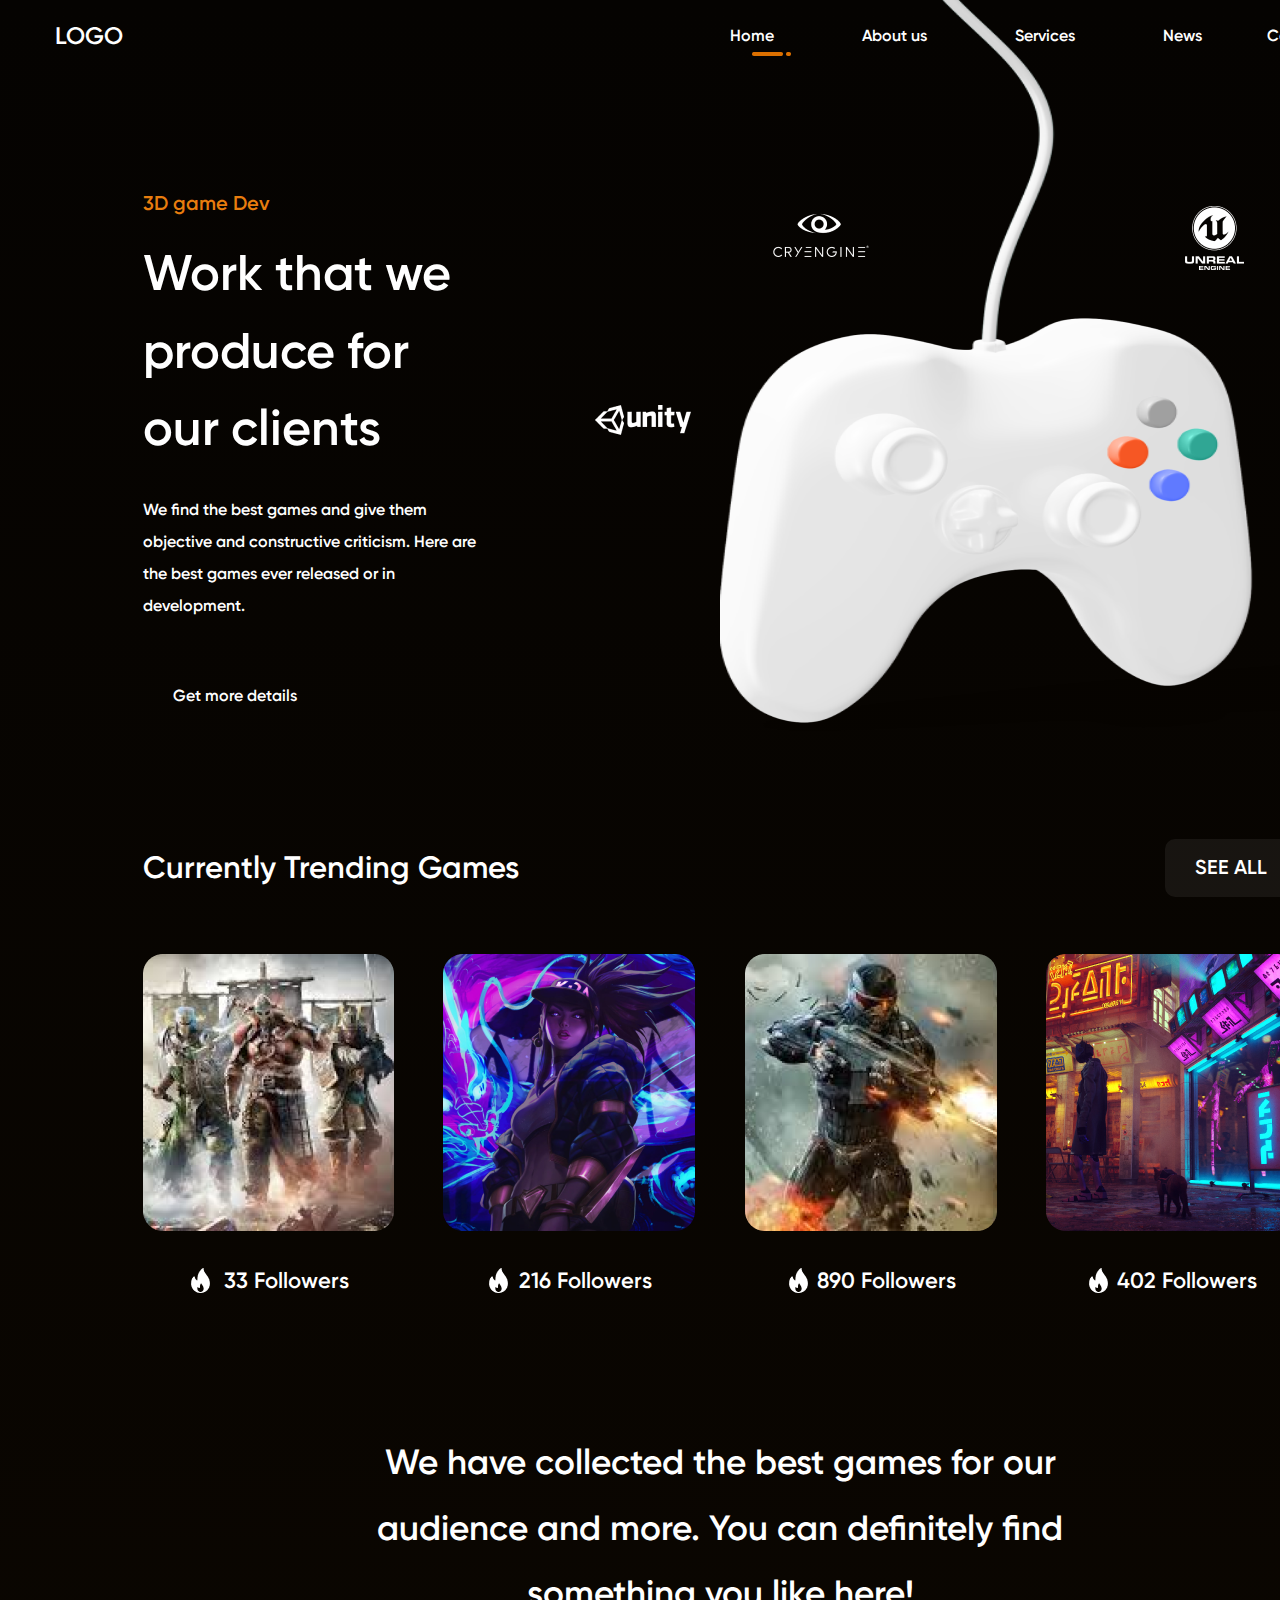
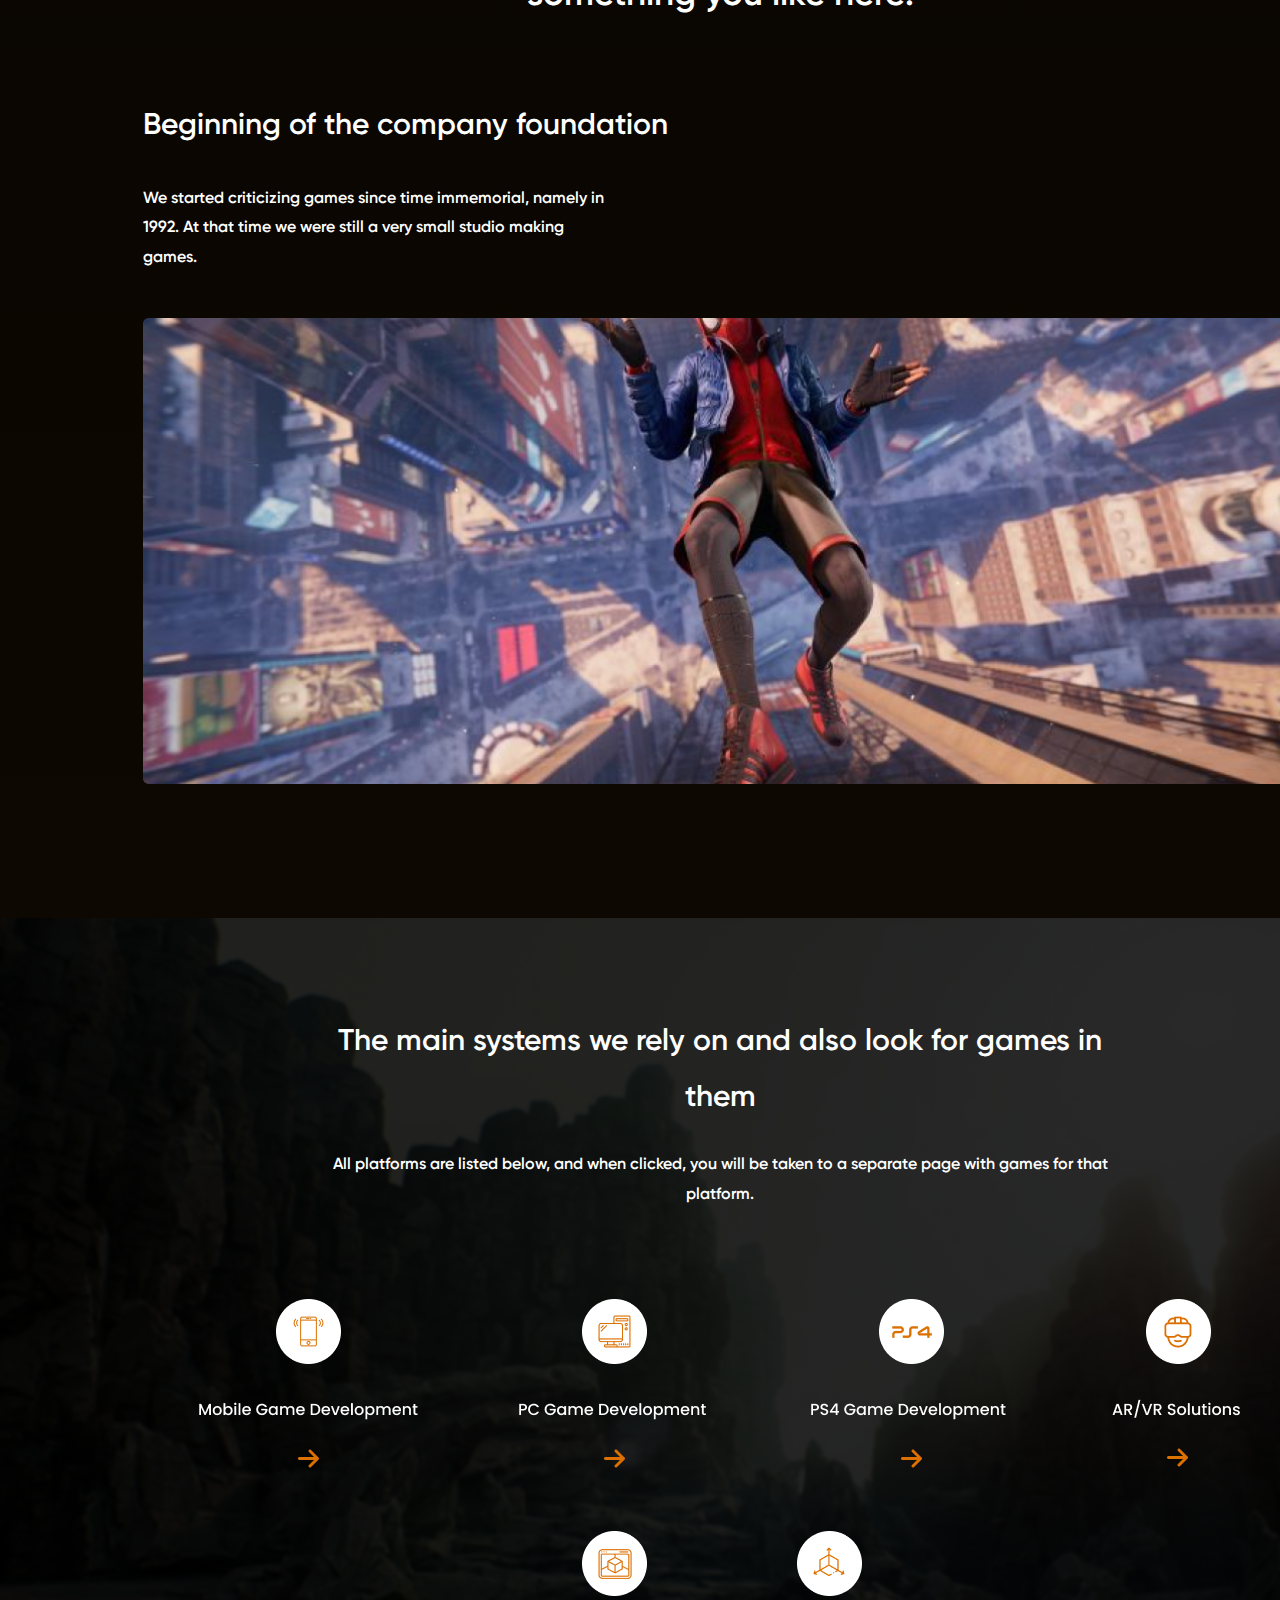
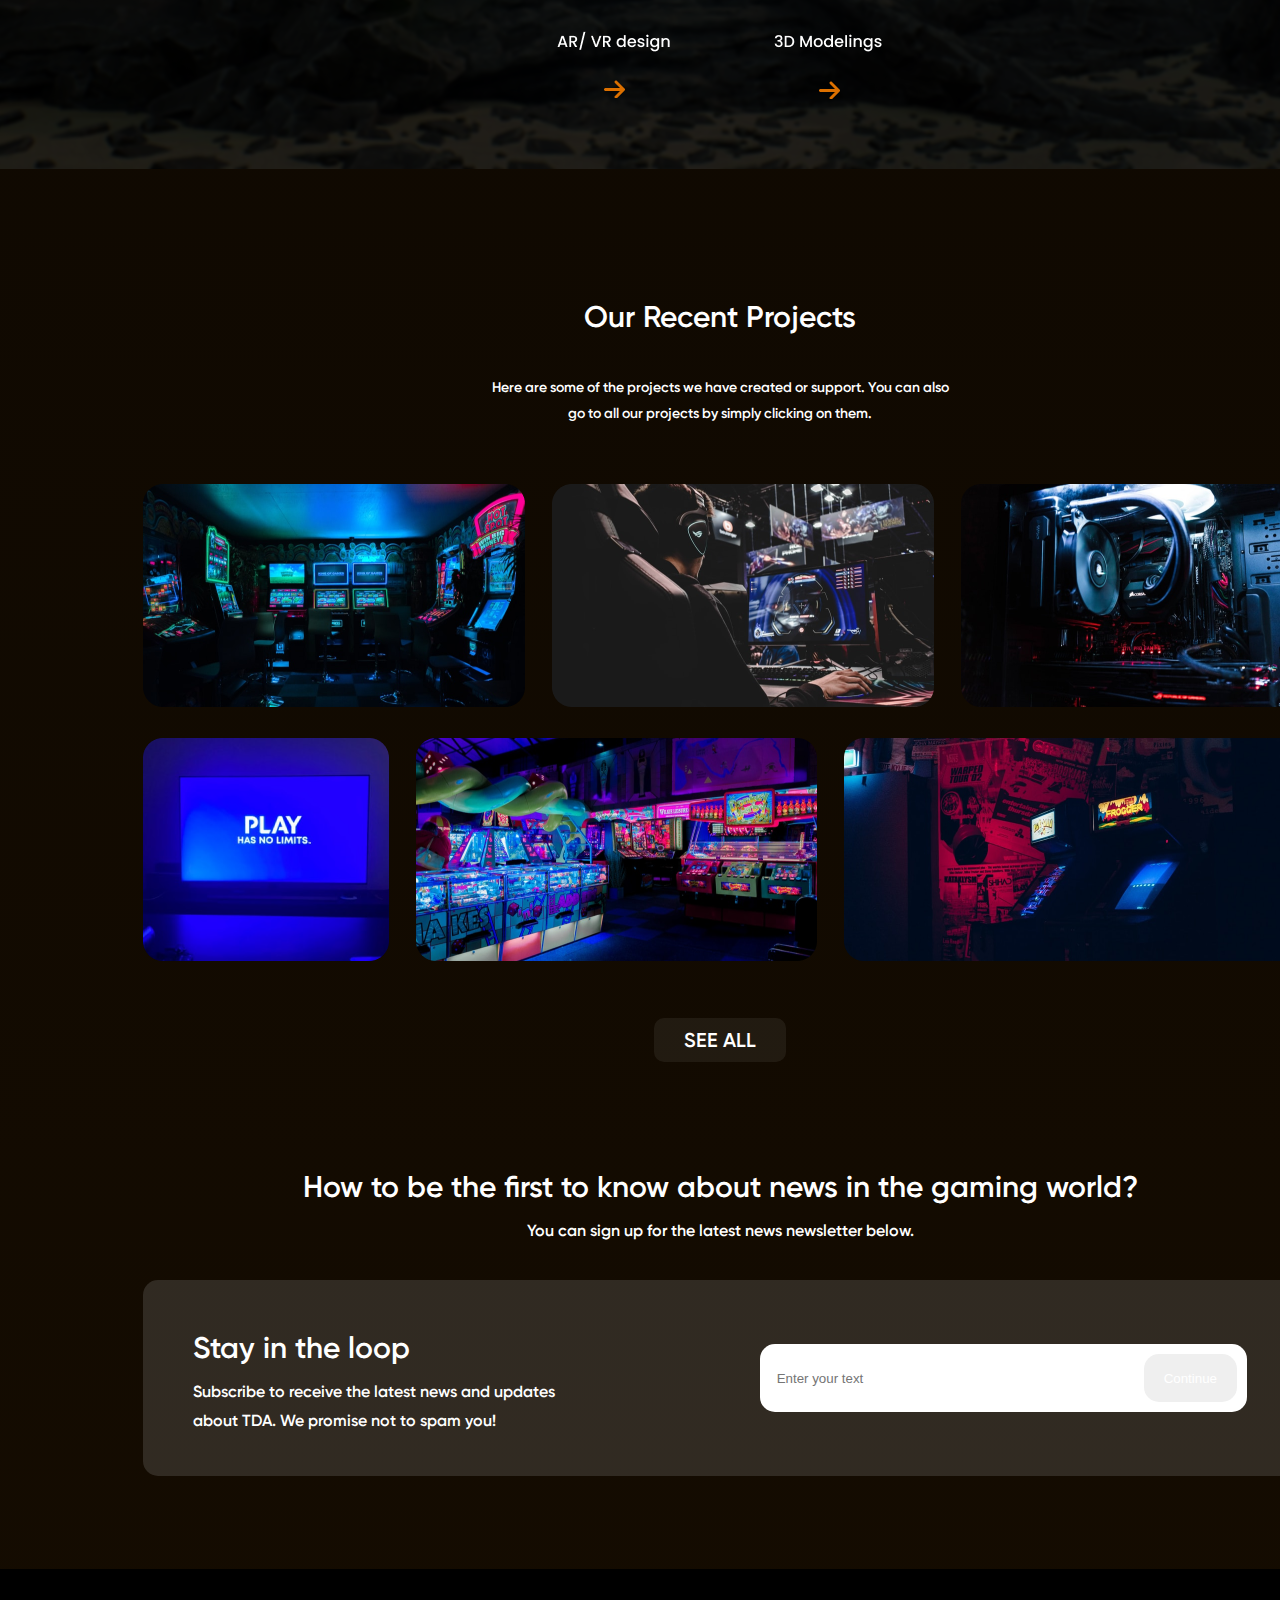
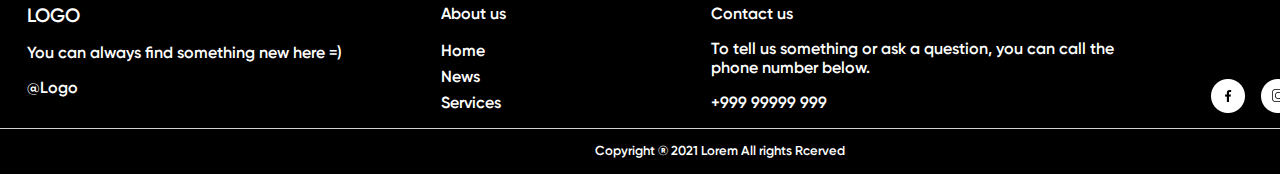
==== index.html @ 71d05801 "Update 1.0 - upload" ====
<!DOCTYPE html>
<html lang="en">
<head>
    <meta charset="UTF-8">
    <meta name="viewport" content="width=device-width, initial-scale=1.0">
    <meta name="description" content="The best website to find something new about games!">
    <title id="title">Home</title>
    <link rel="stylesheet" type="text/css" href="all_styles/all_styles.css">
    <link rel="stylesheet" type="text/css" href="all_styles/index.css">
    <script src="scripts/index_script.js"></script>
</head>
<body>
    <!--
        Сайт состоит из пяти основных страниц:
        Home, About us, Services, News, Contact us.
        Содержание всех страниц будет только на html, css и js.
    -->

    <!--
        Header с навигационной панелью, 
        которая используется на всех страницах.
    -->
    <header>
        <nav class="header_navigation">
            <a class="header_logo" href="index.html">LOGO</a>
            <ul class="header_navigation-list">
                <li>
                    <a href="./index.html">Home</a>
                    <img id="header_navigation-image" src="images/Under_line.png" alt="under_line">
                </li>
                <li><a href="./about_us.html">About us</a></li>
                <li><a href="./services.html">Services</a></li>
                <li><a href="./news.html">News</a></li>
                <a href="./contact_us.html" class="contact_us">Contact us</a>
            </ul>
        </nav>
    </header>

    <!--
        Основное тело сайта.
    -->
    <div class="main">

        <!-- Верхний блок с кнопкой -->
        <div class="main_firstblock">
            <div class="firstblock-text">
                <p class="firstblock-text_head">3D game Dev</p>
                <p class="firstblock-text_body">Work that we produce for our clients</p>
                <p class="firstblock-text_footer">We find the best games and give them objective and constructive criticism. Here are the best games ever released or in development.</p>
                <a class="firstblock-button" href="./index.html">Get more details</a>
            </div>
            <div>
                <img src="./images/main/joy_stick.png" alt="joy_stick" class="firstblock-image_one">
                <img src="./images/main/cry.png" alt="cry" class="firstblock-image_two">
                <img src="./images/main/unity.png" alt="unity" class="firstblock-image_three">
                <img src="./images/main/unreal.png" alt="unreal" class="firstblock-image_four">
            </div>
        </div>

        <!-- Блок с текстом и кнопкой -->
        <div class="main_secondblock">
            <p>Currently Trending Games</p>
            <a class="secondblock-button" href="./index.html">SEE ALL</a>
        </div>
        <!-- Блок с картинками трендовых игр и подписи к ним -->
        <div class="main_thirdblock">
            <div class="thirdblock-box">
                <img src="./images/main/trand game (1).png" alt="trand game">
                <div class="thirdblock-box_text">
                    <img src="./images/main/fire.png" alt="fire">
                    <p>33 Followers</p>
                </div>
            </div>
            <div class="thirdblock-box">
                <img src="./images/main/trand game (2).png" alt="trand game">
                <div class="thirdblock-box_text">
                    <img src="./images/main/fire.png" alt="fire">
                    <p>216 Followers</p>
                </div>
            </div>
            <div class="thirdblock-box">
                <img src="./images/main/trand game (3).png" alt="trand game">
                <div class="thirdblock-box_text">
                    <img src="./images/main/fire.png" alt="fire">
                    <p>890 Followers</p>
                </div>
            </div>
            <div class="thirdblock-box">
                <img src="./images/main/trand game (4).png" alt="trand game">
                <div class="thirdblock-box_text">
                    <img src="./images/main/fire.png" alt="fire">
                    <p>402 Followers</p>
                </div>
            </div>
        </div>

        <!-- Блок с текстом и картинкой на всю ширину -->
        <div class="main_fourblock">
            <p class="fourblock-text">We have collected the best games for our audience and more. You can definitely find something you like here!</p>
            <div class="fourblock-content">
                <div class="fourblock-content_text">
                    <p class="fourblock-text1">Beginning of the company foundation</p>
                    <p class="fourblock-text2">We started criticizing games since time immemorial, namely in 1992. At that time we were still a very small studio making games.</p>
                </div>
                <div class="fourblock-content_image">
                    <img src="./images/main/points.png" alt="points">
                </div>
            </div>
            <img class="fourblock-image" src="./images/main/spideman.png" alt="spiderman">
        </div>

        <!-- Блок задним фоном и ссылками на разные платформы -->
        <div class="main_fiveblock">
            <p class="fiveblock-head">The main systems we rely on and also look for games in them</p>
            <p class="fiveblock-text">All platforms are listed below, and when clicked, you will be taken to a separate page with games for that platform.</p>
            <img src="./images/main/platforms.png" alt="platforms">
        </div>

        <!-- Блок с текстом, картинками и кнопкой -->
        <div class="main_sixblock">
            <p class="sixblock-head">Our Recent Projects</p>
            <p class="sixblock-text">Here are some of the projects we have created or support. You can also go to all our projects by simply clicking on them.</p>
            <div class="sixblock-images">
                <div class="sixblock-images_one">
                    <img src="./images/main/photo (1).png" alt="photo">
                    <img src="./images/main/photo (2).png" alt="photo">
                    <img src="./images/main/photo (3).png" alt="photo">
                </div>
                <div class="sixblock-images_two">
                    <img src="./images/main/photo (5).png" alt="photo">
                    <img src="./images/main/photo (4).png" alt="photo">
                    <img src="./images/main/photo (6).png" alt="photo">
                </div>
            </div>
            <div class="sixblock-button"><a href="./index.html">SEE ALL</a></div>
        </div>

        <!-- Универсальный блок с рассылкой -->
        <div class="main_universalblock">
            <p class="universalblock-head">How to be the first to know about news in the gaming world?</p>
            <p class="universalblock-text">You can sign up for the latest news newsletter below.</p>
            <div class="universalblock-mailing">
                <div class="universalblock-mailing_content">
                    <p class="universalblock-mailing_head">Stay in the loop</p>
                    <p class="universalblock-mailing_text">Subscribe to receive the latest news and updates about TDA. We promise not to spam you!</p>
                </div>
                <div class="universalblock-mailing_input">
                    <input class="universalblock-mailing_inputbtn" type="text" title="Enter your text" placeholder="Enter your text">
                    <input class="universalblock-mailing_submit" type="submit" value="Continue">
                </div>
            </div>
        </div>
    </div>



    <!--
        Footer с различным содержанием,
        начиная от ссылок на другие страницы
        и заканчивая ссылками на соц-сети и контактный телефон. 
        Используется также на всех страницах.
    -->
    <footer>
        <div class="footer_main">
            <div class="footer_main-logo">
                <a href="./index.html">LOGO</a>
                <p>You can always find something new here =) </p>
                <p>@Logo</p>
            </div>
            <div class="footer_main-links">
                <a href="./about_us.html" style="font-weight: bold;">About us</a>
                <div class="footer_main-links--block">
                    <p><a href="./index.html">Home</a></p>
                    <p><a href="./news.html">News</a></p>
                    <p><a href="./services.html">Services</a></p>
                </div>
            </div>
            <div class="footer_main-info">
                <a href="./contact_us.html" style="font-weight: bold;">Contact us</a>
                <p>To tell us something or ask a question, you can call the phone number below.</p>
                <p>+999 99999 999</p>
            </div>
            <div class="footer_main-soc_links">
                <img src="images/soc_links.png" alt="soc_links">
            </div>
        </div>
        <div class="footer_copyright">
            <p>Copyright ® 2021 Lorem All rights Rcerved</p>
        </div>
    </footer>
</body>
</html>
---- all_styles/all_styles.css ----
@font-face {
    font-family: 'Gilroy';
    src: url(../fonts/Gilroy\ SemiBold-normal-600-100.otf);
}
html {
    background: linear-gradient(#050301 , #150C01);
    
}
body {
    width: 1440px;
    background: linear-gradient(#050301 , #150C01);
    color: white;
    font-family: sans-serif, Times, serif;
    margin: 0 auto;
    font-family: 'Gilroy';
}
/* 
Анимация перехода к начальному состоянию
*/
h1, h2, p {
    transition: all 1.0s ease;
}
h1:hover, h2:hover, p:hover {
    transition: all 0.5s;
    color: rgb(255, 189, 67);
}

/* 
Анимация смены цвета кнопок
*/
@keyframes button_color_anim {
    0% {
        background-color: rgb(226, 147, 0);
    }
    25% {
        background-color: #e27500;
    }
    50% {
        background-color: rgb(226, 147, 0);
    }
    75% {
        background-color: #e27500;
    }
    100% {
        background-color: rgb(226, 147, 0);
    }
}

/*
Основные стили для header-a
*/
.header_navigation {
    display: flex;
    justify-content: space-between;
    text-align: center;
}
.header_navigation a {
    color: white;
    text-decoration: none;
    display: block;
    align-self: center;
    white-space: nowrap; /* Текст не складывается в гармошку */
}
.header_navigation ul {
    display: flex;
    text-decoration: none;
    list-style: none;
}
.header_navigation ul li {
    margin: 0 0 0 88px;
    line-height: 12px;
    align-self: center;
}
.header_logo {
    margin: 13px 55px;
    font-size: x-large;
    font-weight: 900;
}
#header_navigation-image {
    position: absolute;
    margin-top: 10px;
}
.contact_us {
    animation: button_color_anim 4s infinite;
    padding: 10px 28px;
    margin: 0 63px 0 37px;
    border-radius: 10px;
}

/*
Основные стили для main-a
*/
.main {
    margin-left: 143px;
    margin-right: 143px;
    margin-bottom: 163px;
}

/*
Стили для универсального блока
*/
.main_universalblock {
    margin-top: 100px;
}
.universalblock-head {
    line-height: 187.5%;
    font-weight: bold;
    font-size: 30px;
    text-align: center;
    margin-bottom: 0px;
}
.universalblock-text {
    text-align: center;
    margin: 0 auto 35px auto;
    line-height: 187.5%;
    font-size: 16px;
    width: 450px;
}
.universalblock-mailing {
    z-index: -2;
    background-color: #89898940;
    border-radius: 15px;
    display: flex;
    padding: 40px 50px;
    margin-bottom: -70px;
}
.universalblock-mailing_content {
    width: 40%;
    margin-right: 20px;
}
.universalblock-mailing_head {
    line-height: 187.5%;
    font-size: 30px;
    margin: 0;
}
.universalblock-mailing_text {
    line-height: 187.5%;
    margin: 0;
}
.universalblock-mailing_input {
    margin: auto auto auto 140px;
    display: flex;
    background-color: white;
    border-radius: 15px;
    height: 48px;
    padding: 10px;
}
.universalblock-mailing_submit {
    color: white;
    padding: 0 20px;
    border: 0;
    border-radius: 15px;
    margin-left: 10px;
    animation: button_color_anim 4s infinite;
}
.universalblock-mailing_inputbtn {
    border: 0;
    background-color: #00000000;
    width: 350px;
    height: 45px;
    border-radius: 15px;
    margin: auto 5px;
}

/*
Основные стили для footer-a
*/
footer {
    background-color: black;
}
.footer_main {
    padding-top: 35px;
    display: flex;
    justify-content: space-around;
}
.footer_main-logo {
    width: 25%;
}
.footer_main-links, .footer_main-soc_links {
    width: 15%;
}
.footer_main-info {
    width: 30%;
}
.footer_main-logo a{
    color: white;
    text-decoration: none;
    font-size: larger;
    font-weight: 900;
}
.footer_main-links a{
    text-decoration: none;
    color: white;
}
.footer_main-links--block {
    margin-top: 23px;
    line-height: 10px;
}
.footer_main-info a{
    color: white;
    text-decoration: none;
}
.footer_main-soc_links img {
    position: relative;
    bottom: -65px;
}
.footer_copyright {
    border-top: 1px solid #D2D2D2;
    text-align: center;
    font-size: small;
}
.footer_copyright p {
    margin: 0;
    padding: 10px;
    line-height: 187.5%;
}
---- all_styles/index.css ----
/*
Первый блок с кнопкой (левая панель)
*/
.main_firstblock {
    display: flex;
    margin-top: 100px;
    margin-bottom: -100px;
}
.firstblock-text {
    width: 40%;
}
.firstblock-text_head {
    font-size: 20px;
    font-weight: bold;
    color: #E87D0E;
}
.firstblock-text_body {
    font-weight: bold;
    font-size: 50px;
    line-height: 155.2%;
    margin-top: 17px;
    margin-bottom: 26px;
}
.firstblock-text_footer {
    font-size: 16px;
    margin-bottom: 50px;
    line-height: 200%;
}
.firstblock-button {
    text-decoration: none;
    color: white;
    border-radius: 50px;
    padding: 15px 30px;
    line-height: 48px;
    animation: button_color_anim 4s infinite;
}


/*
Первый блок с кнопкой (правая панель)
*/
.firstblock-image_one {
    position: relative;
    width: 806px;
    height: 761px;
    top: -200px;
    right: -230px;
    pointer-events: none;
}
.firstblock-image_two {
    position: relative;
    bottom: 750px;
    left: 280px;
    pointer-events: none;
}
.firstblock-image_three {
    position: relative;
    bottom: 600px;
    pointer-events: none;
}
.firstblock-image_four {
    position: relative;
    bottom: 765px;
    left: 490px;
    pointer-events: none;
}

/*
Второй блок с текстом и кнопкой
*/
.main_secondblock {
    display: flex;
    justify-content: space-between;
    margin-top: -200px;
}
.main_secondblock p {
    font-weight: bold;
    font-size: 31px;
    line-height: 187.5%;
    margin: 0px;
}
.secondblock-button {
    color: white;
    text-decoration: none;
    background-color: #ffffff11;
    border-radius: 10px;
    padding: 10px 30px;
    font-size: 20px;
    line-height: 187.5%;
}

/* 
Третий блок с картинками и текстом под ним 
*/
.main_thirdblock {
    display: flex;
    justify-content: space-between;
    margin-top: 57px;
}
.main_thirdblock>img {
    width: 251px;
    height: 277px;
}
.thirdblock-box_text {
    display: flex;
    justify-content: space-evenly;
    margin-top: 25px;
}
.thirdblock-box_text p {
    line-height: 187.5%;
    font-size: 22px;
    margin: 0px;
    margin-left: -35px;
}
.thirdblock-box_text>img {
    padding: 0px;
    margin: auto 0px;
    width: 25px;
    height: 25px;
    line-height: 187.5%;
}

/*
Четвертый блок с текстом и картинкой
*/
.main_fourblock {
    margin-top: 129px;
}
.fourblock-text {
    text-align: center;
    font-size: 35px;
    line-height: 187.5%;
    width: 826px;
    margin: 0 auto 40px auto;
    font-weight: Bold;
}
.fourblock-content {
    display: flex;
}
.fourblock-content_text {
    width: 40%;
}
.fourblock-text1 {
    font-weight: Bold;
    font-size: 30px;
    line-height: 187.5%;
    width: max-content;
}
.fourblock-text2 {
    font-size: 16px;
    line-height: 187.5%;
}
.fourblock-content_image>img {
    position: relative;
    bottom: -180px;
    left: 280px;
    z-index: -1;
}
.fourblock-image {
    margin-top: 30px;
    border-radius: 5px;
    width: 100%;
}

/*
Пятый блок задним фоном и ссылками на разные платформы
*/
.main_fiveblock {
    margin-top: 130px;
    background-image: url("../images/main/background.png");
    width: 1440px;
    height: 850px;
    margin-left: -143px;
    padding-top: 1px;
}
.fiveblock-head, .fiveblock-text {
    text-align: center;
    width: 826px;
    line-height: 187.5%;
}
.fiveblock-head {
    font-size: 30px;
    font-weight: Bold;
    margin: 93px auto 25px auto;
}
.fiveblock-text {
    font-size: 16px;
    margin: 0 auto;
}
.main_fiveblock>img {
    display: block;
    margin: 90px auto;
    pointer-events: none;
}

/*
Шестой блок с текстом, картинками и кнопкой
*/
.main_sixblock {
    margin-top: 120px;
}
.sixblock-head {
    text-align: center;
    font-size: 30px;
    font-weight: bold;
    line-height: 187.5%;
}
.sixblock-text {
    width: 467px;
    text-align: center;
    font-size: 14px;
    line-height: 187.5%;
    margin: 0 auto 57px auto;
}
.sixblock-images_one, .sixblock-images_two {
    display: flex;
}
.sixblock-images_one>img, .sixblock-images_two>img {
    margin: 0 27px 31px 0;
}
.sixblock-button {
    margin-top: 30px;
    text-align: center;
}
.sixblock-button>a {
    margin: 0;
    color: white;
    text-decoration: none;
    background-color: #ffffff11;
    border-radius: 10px;
    padding: 10px 30px;
    font-size: 20px;
    line-height: 187.5%;
}
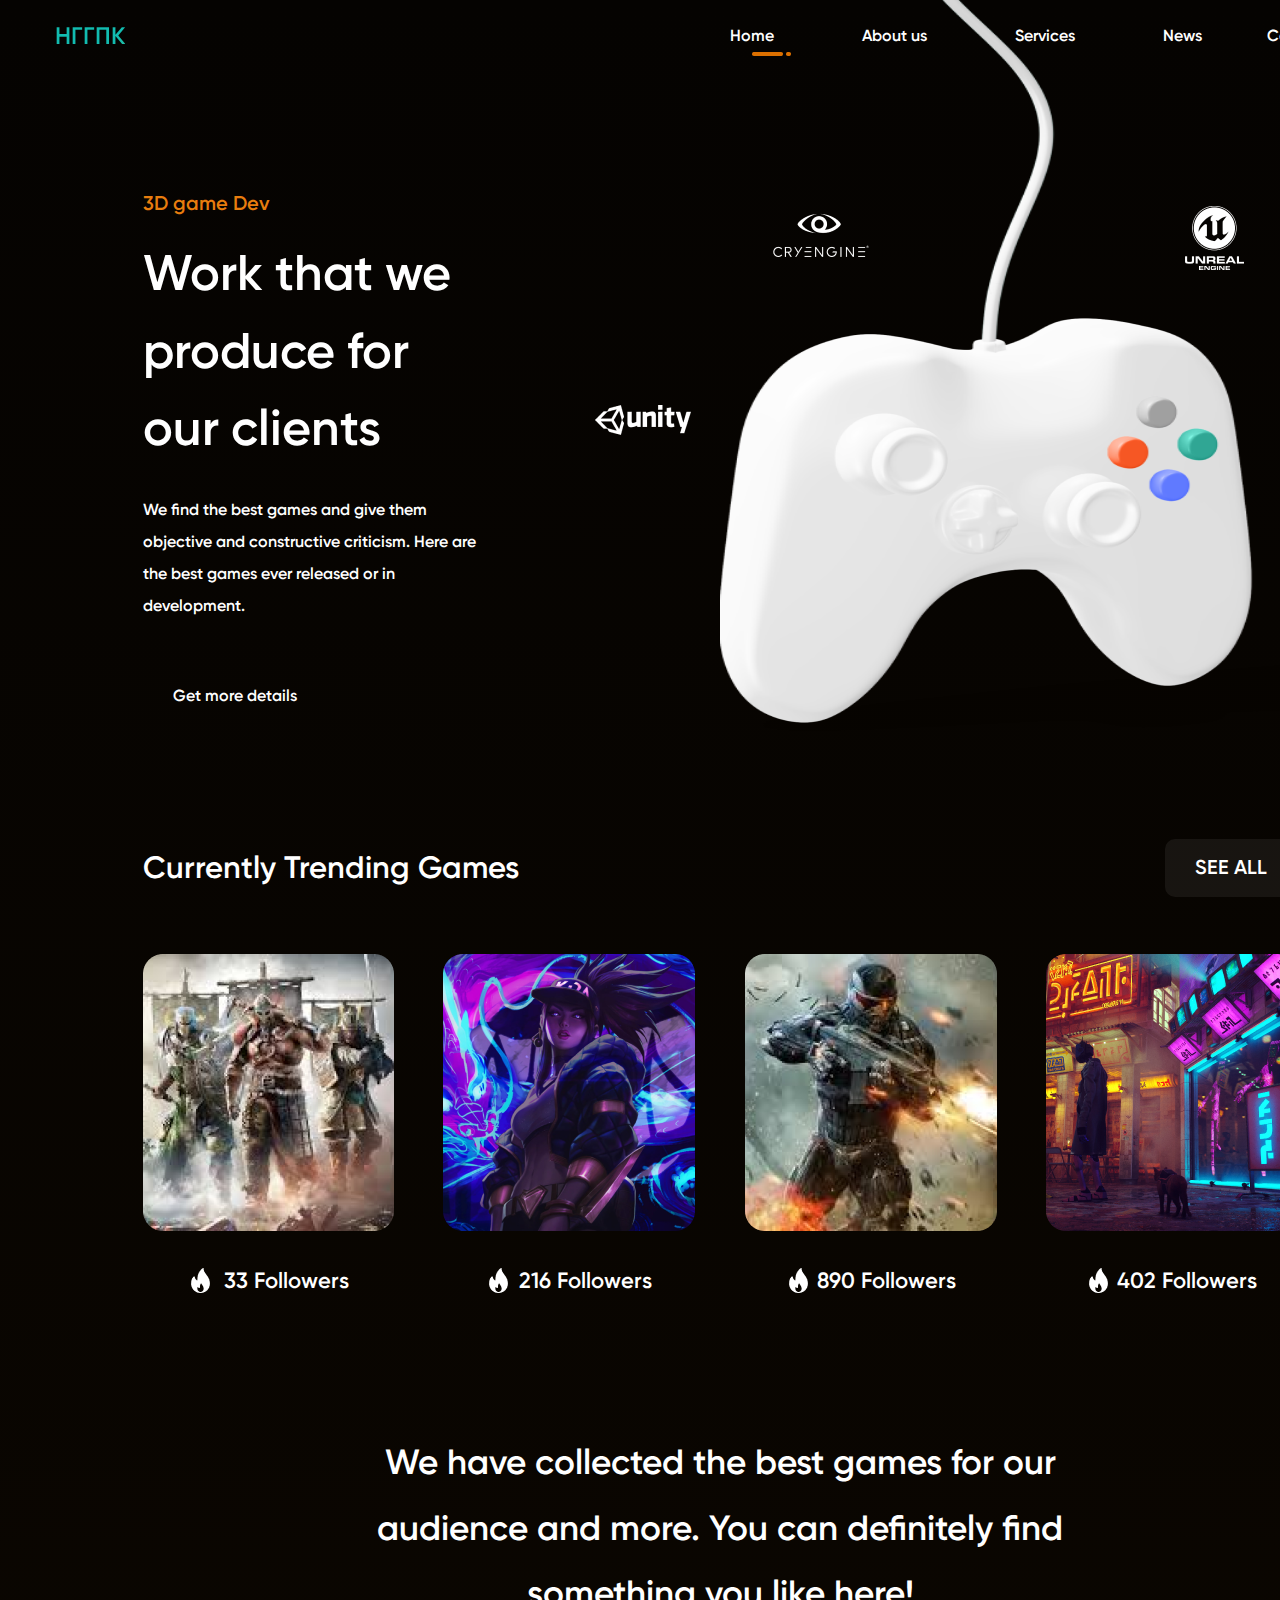
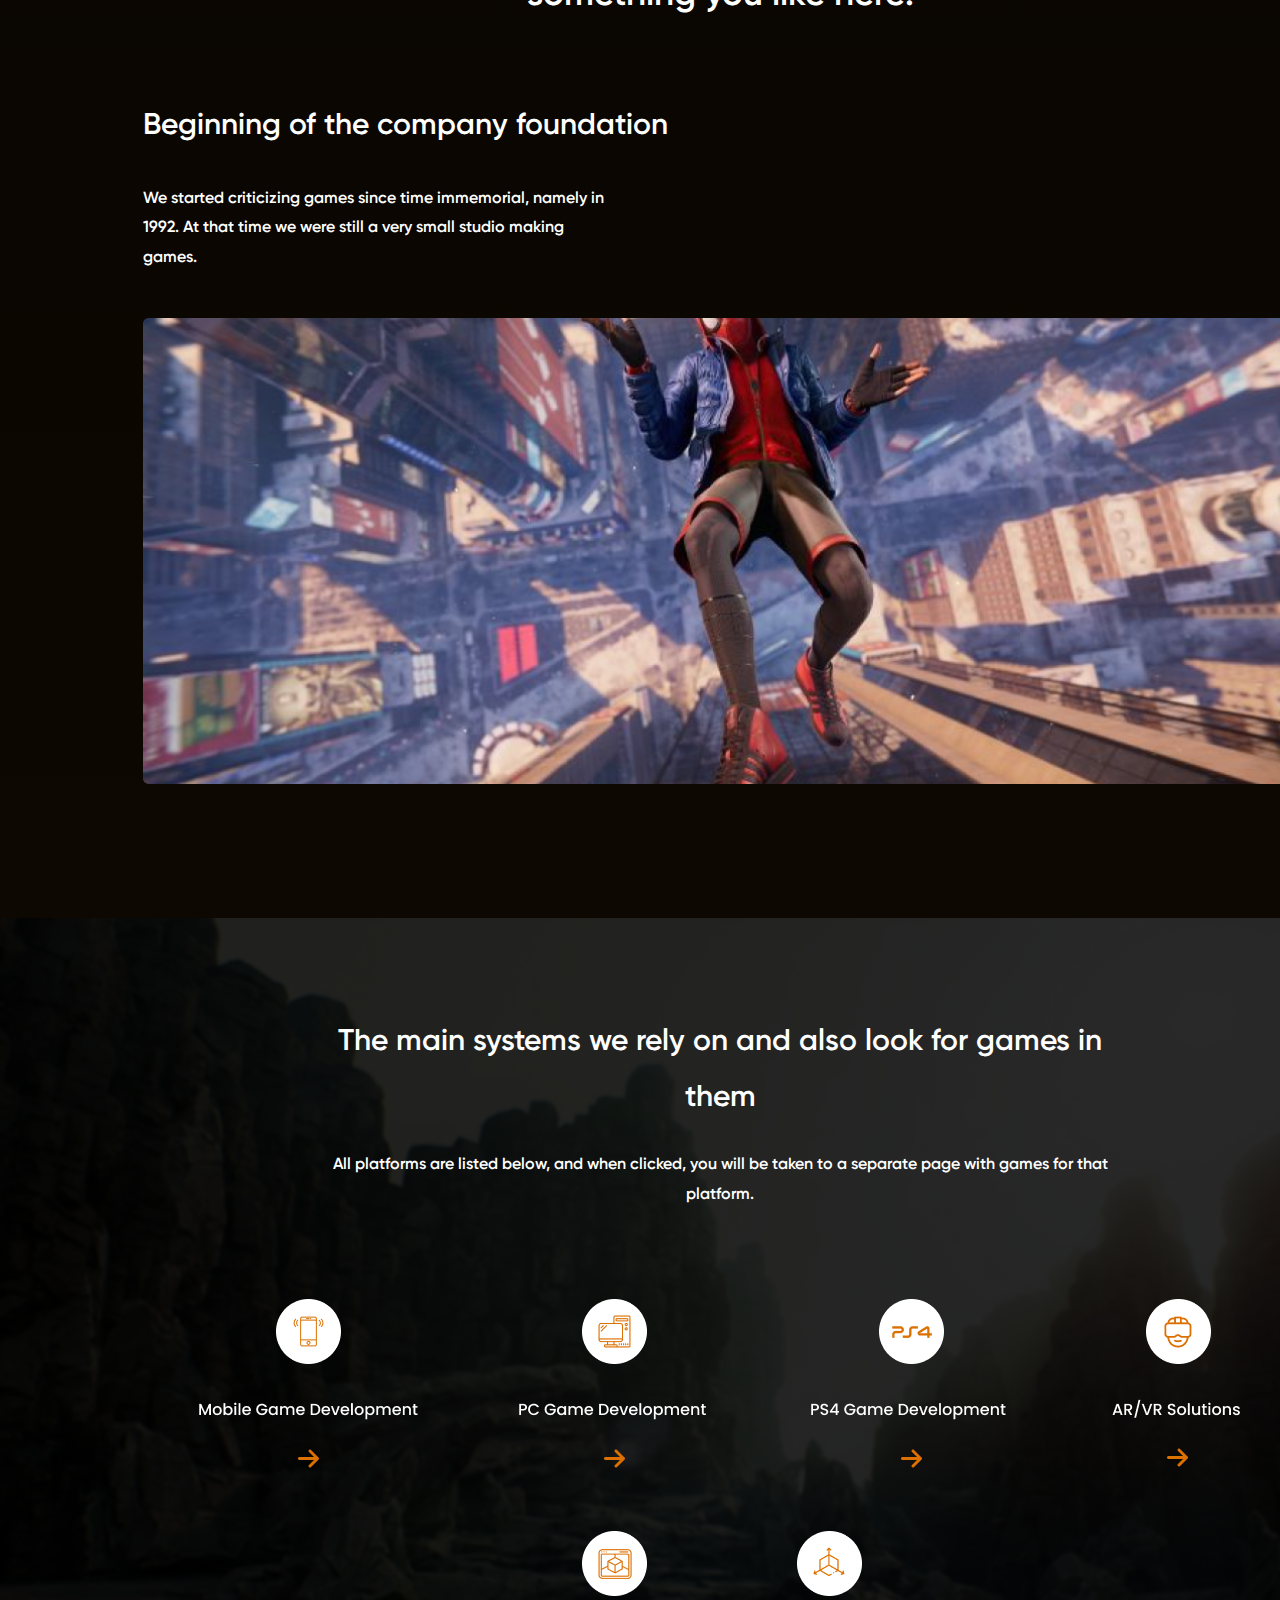
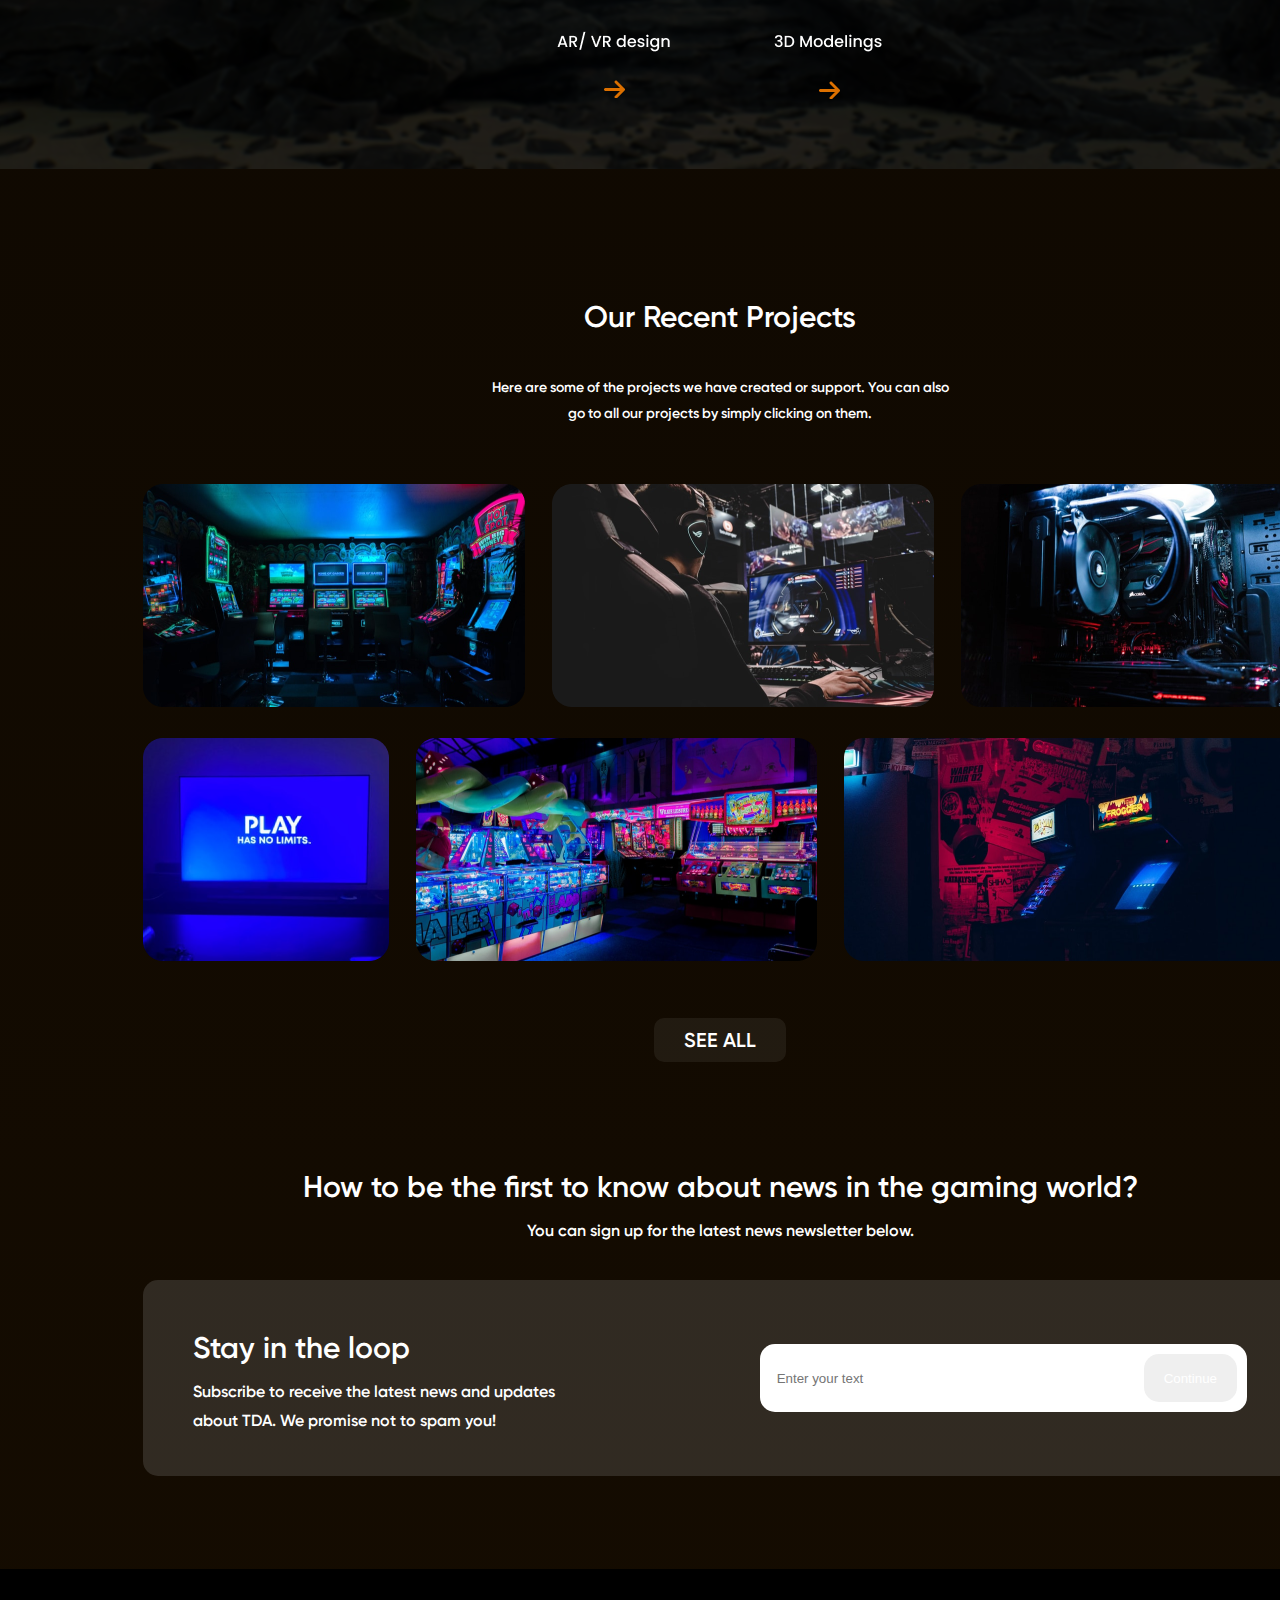
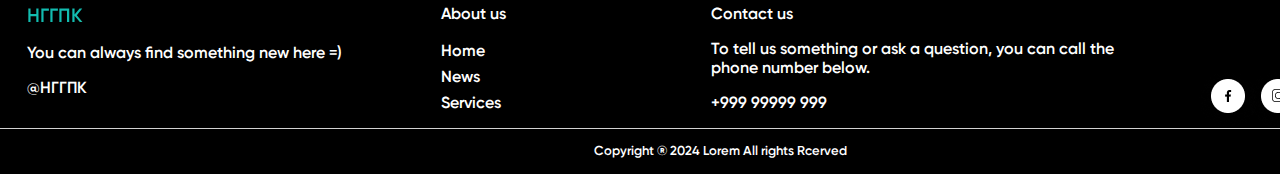
==== commit 87c01437: "Update 1.2 - New logo" ====
--- a/index.html
+++ b/index.html
@@ -22,7 +22,7 @@
     -->
     <header>
         <nav class="header_navigation">
-            <a class="header_logo" href="index.html">LOGO</a>
+            <a class="header_logo" href="index.html">НГГПК</a>
             <ul class="header_navigation-list">
                 <li>
                     <a href="./index.html">Home</a>
@@ -163,9 +163,9 @@
     <footer>
         <div class="footer_main">
             <div class="footer_main-logo">
-                <a href="./index.html">LOGO</a>
+                <a href="./index.html">НГГПК</a>
                 <p>You can always find something new here =) </p>
-                <p>@Logo</p>
+                <p>@НГГПК</p>
             </div>
             <div class="footer_main-links">
                 <a href="./about_us.html" style="font-weight: bold;">About us</a>
@@ -185,7 +185,7 @@
             </div>
         </div>
         <div class="footer_copyright">
-            <p>Copyright ® 2021 Lorem All rights Rcerved</p>
+            <p>Copyright ® 2024 Lorem All rights Rcerved</p>
         </div>
     </footer>
 </body>
--- a/all_styles/all_styles.css
+++ b/all_styles/all_styles.css
@@ -45,6 +45,21 @@
         background-color: rgb(226, 147, 0);
     }
 }
+/* 
+Анимация для ЛОГО
+*/
+@keyframes anim_text {
+    0% {
+        background-position: 0% 50%;
+    }
+    50% {
+        background-position: 100% 50%;
+    }
+    100% {
+        background-position: 0% 50%;
+      }
+}
+
 
 /*
 Основные стили для header-a
@@ -75,7 +90,13 @@
     margin: 13px 55px;
     font-size: x-large;
     font-weight: 900;
-}
+    display: inline-block;
+    background: linear-gradient(135deg, #12BCB0 20%, #FABE0E 70%);
+    background-clip: text;
+    -webkit-text-fill-color: transparent;
+    background-size: 400% 400%;
+	animation: anim_text 5s ease infinite;
+  }
 #header_navigation-image {
     position: absolute;
     margin-top: 10px;
@@ -183,8 +204,12 @@
     width: 30%;
 }
 .footer_main-logo a{
-    color: white;
-    text-decoration: none;
+    display: inline-block;
+    background: linear-gradient(135deg, #12BCB0 20%, #FABE0E 70%);
+    background-clip: text;
+    -webkit-text-fill-color: transparent;
+    background-size: 400% 400%;
+	animation: anim_text 5s ease infinite;
     font-size: larger;
     font-weight: 900;
 }
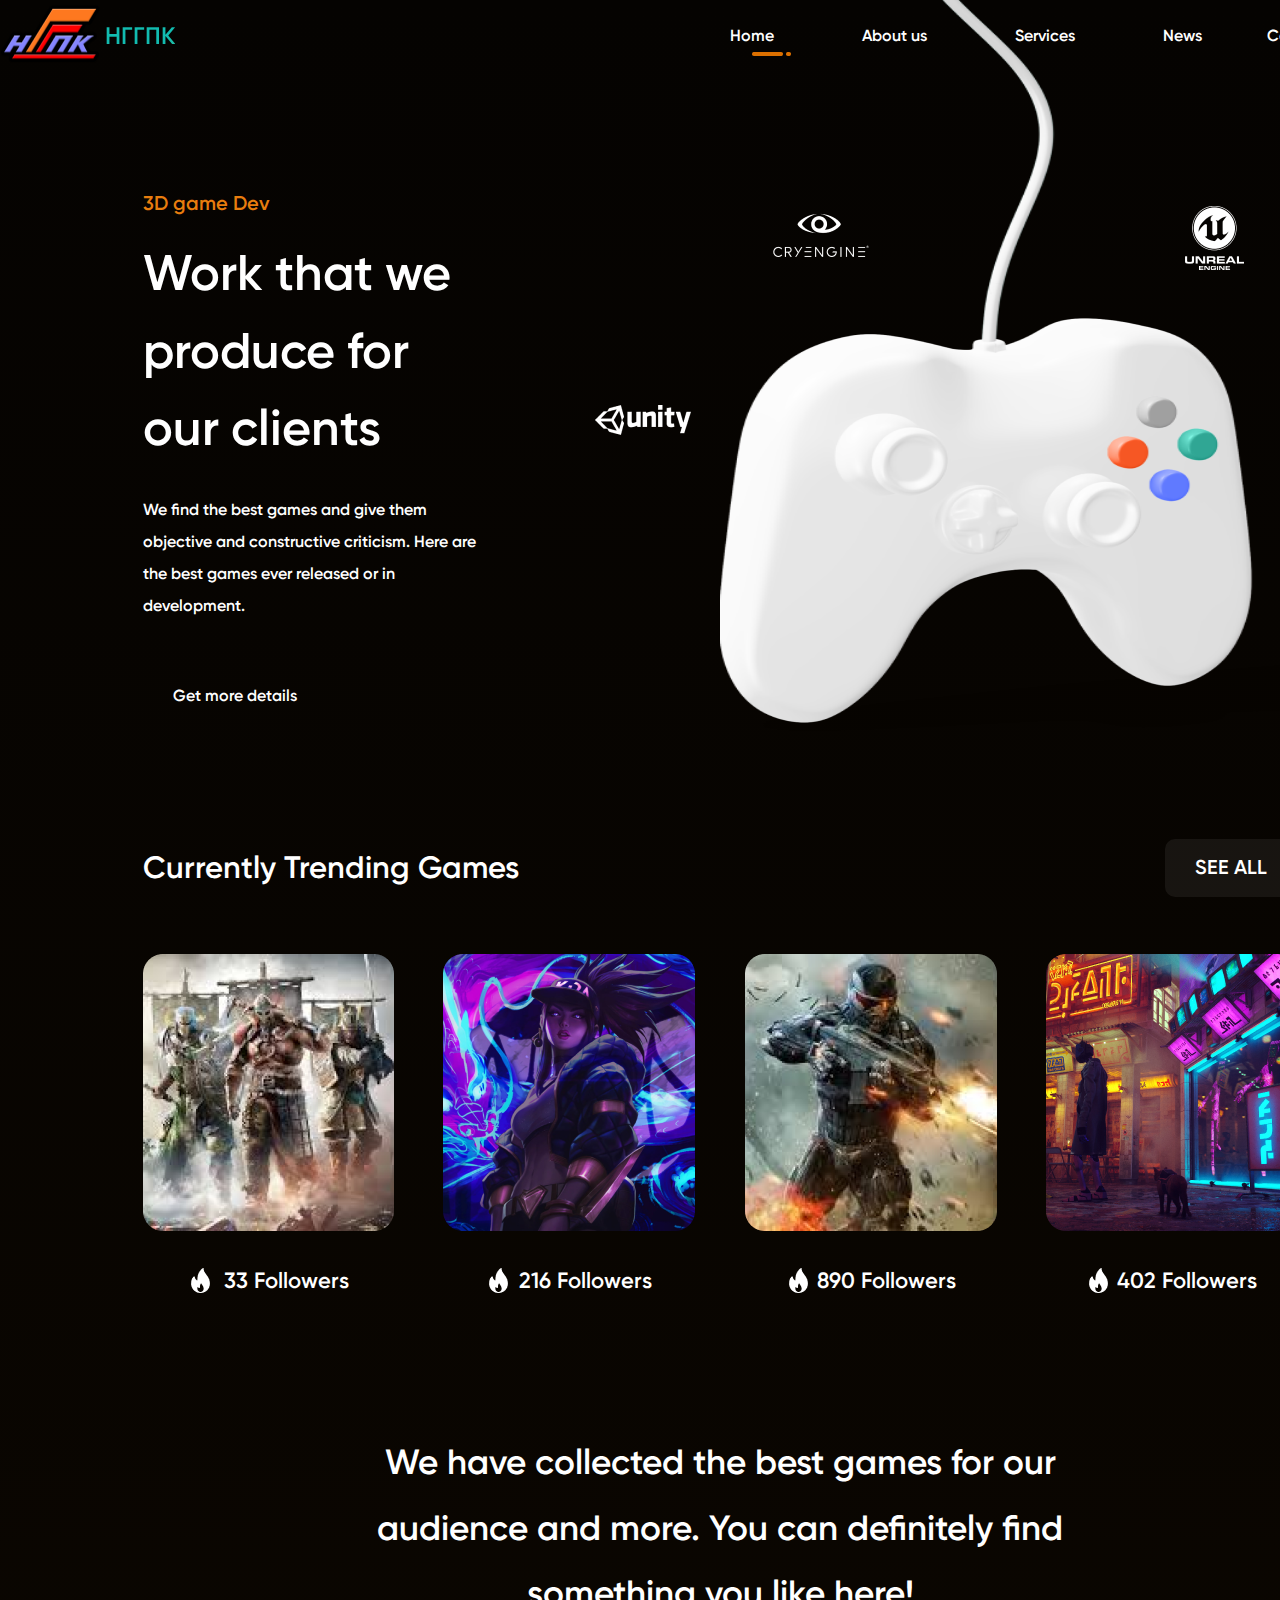
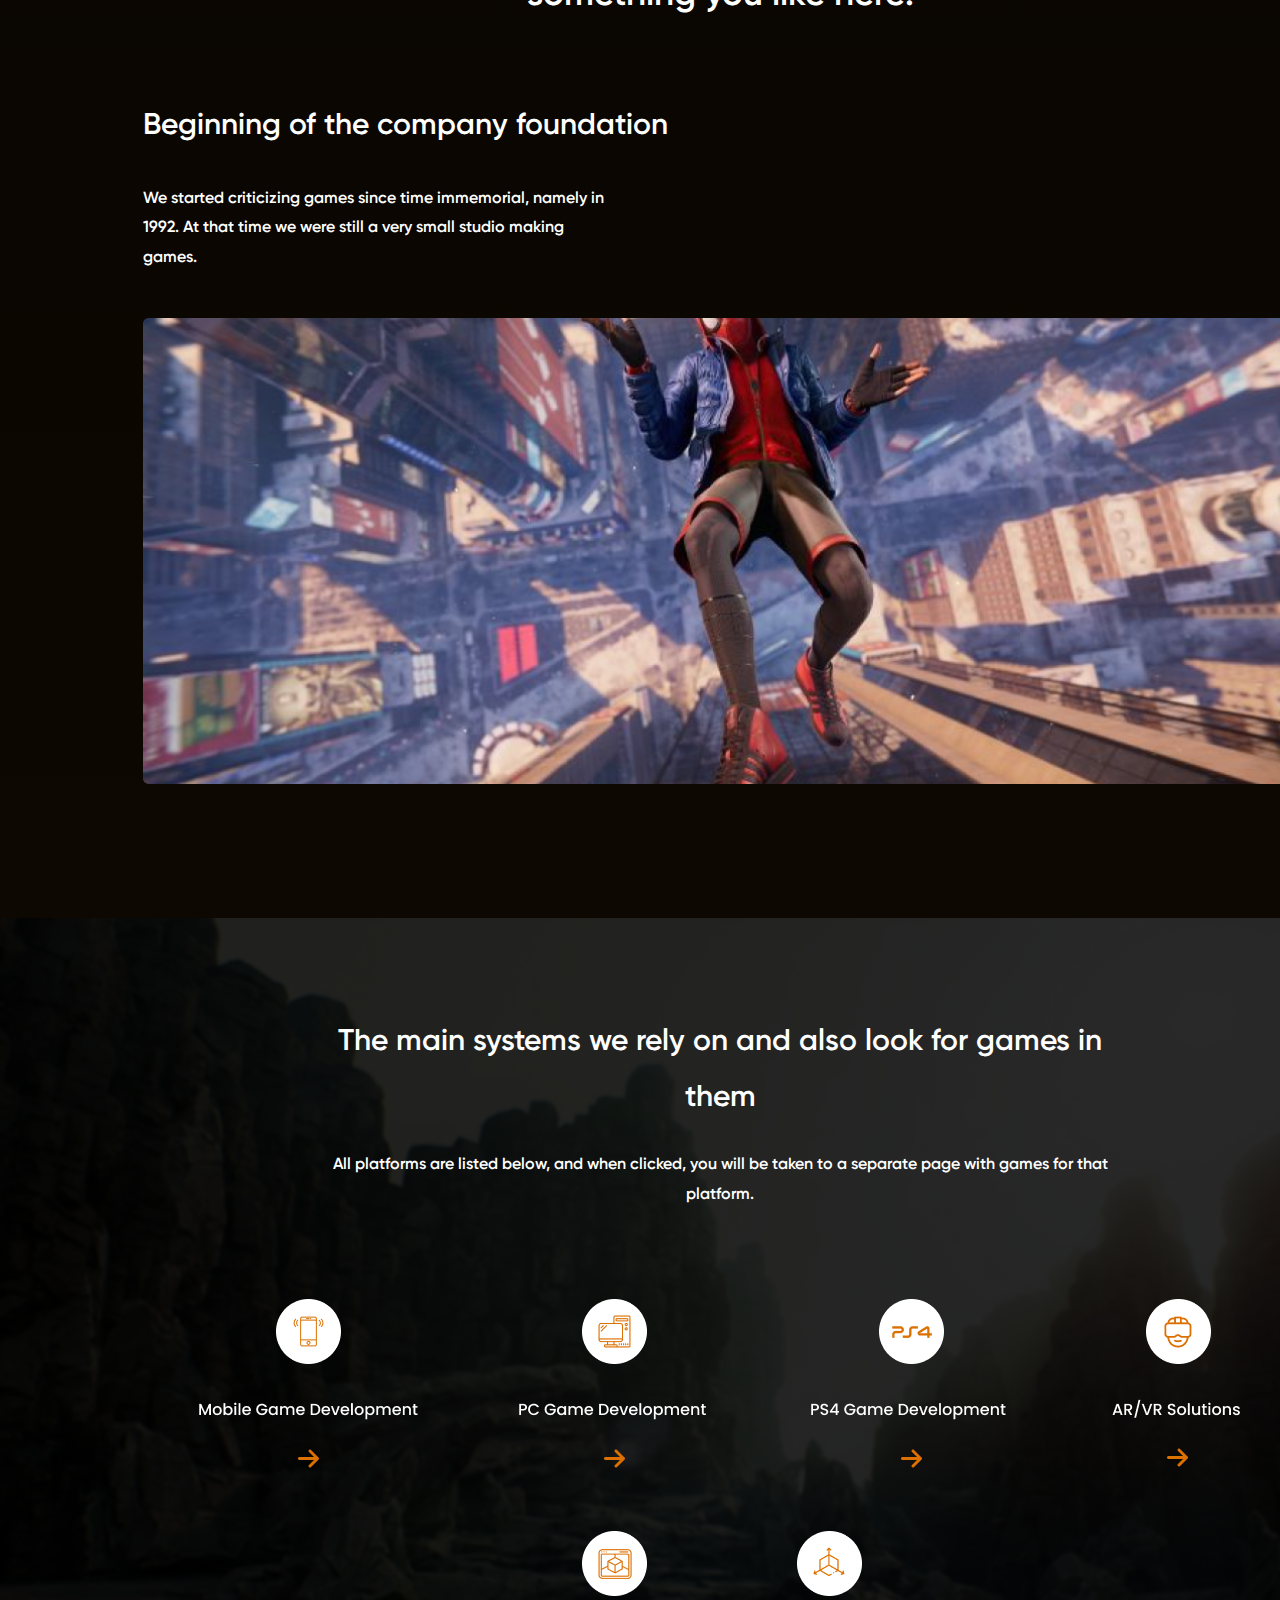
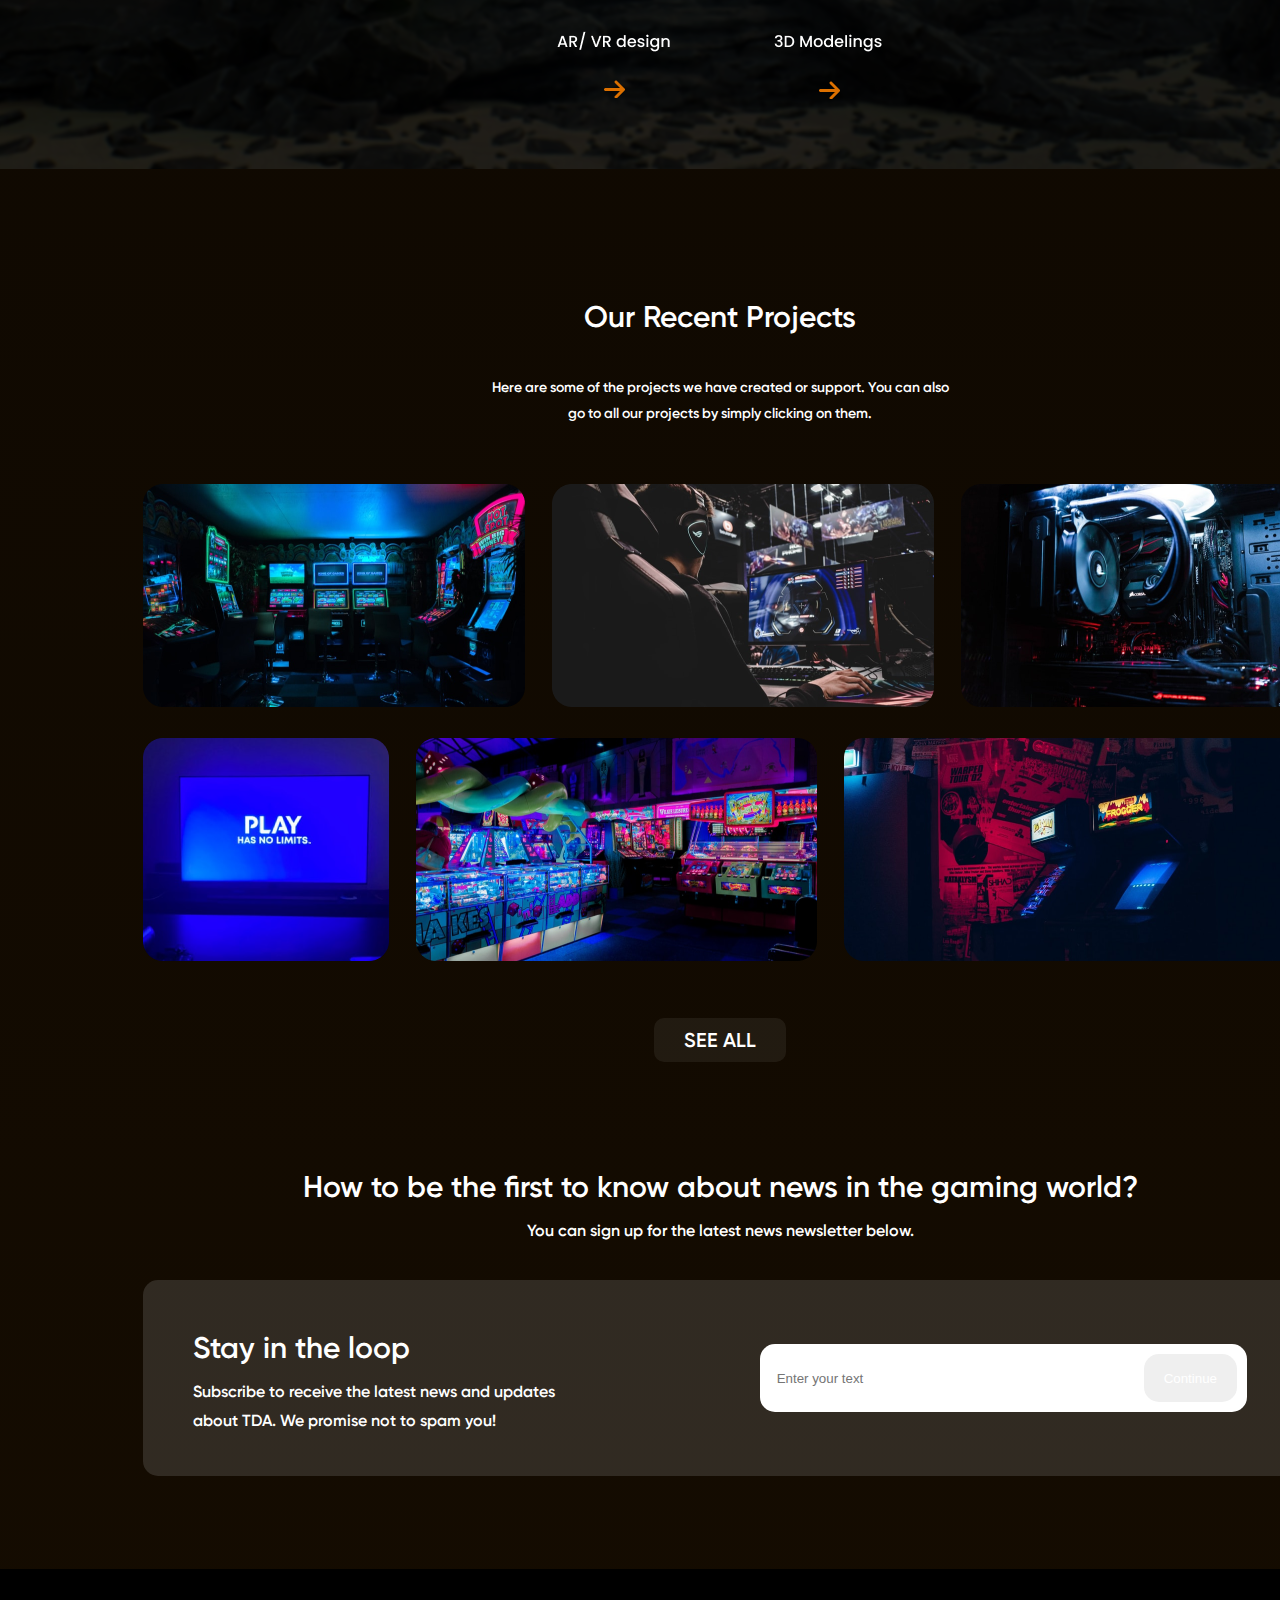
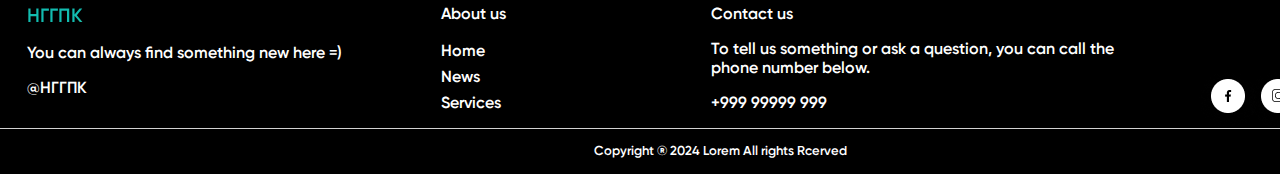
==== commit 0ff0b748: "Update 1.3 - Add logo-photo" ====
--- a/index.html
+++ b/index.html
@@ -22,7 +22,10 @@
     -->
     <header>
         <nav class="header_navigation">
-            <a class="header_logo" href="index.html">НГГПК</a>
+            <div class="header-logo">
+                <a href="./index.html"><img src="./images/Logo.png" alt="Logo"></a>
+                <a class="header_logo" href="./index.html">НГГПК</a>
+            </div>
             <ul class="header_navigation-list">
                 <li>
                     <a href="./index.html">Home</a>
--- a/all_styles/all_styles.css
+++ b/all_styles/all_styles.css
@@ -75,6 +75,14 @@
     display: block;
     align-self: center;
     white-space: nowrap; /* Текст не складывается в гармошку */
+}
+.header-logo {
+    display: flex;
+}
+.header-logo>a>img {
+    width: 100px;
+    height: 60px;
+    margin: auto -50px auto auto;
 }
 .header_navigation ul {
     display: flex;
@@ -96,7 +104,7 @@
     -webkit-text-fill-color: transparent;
     background-size: 400% 400%;
 	animation: anim_text 5s ease infinite;
-  }
+}
 #header_navigation-image {
     position: absolute;
     margin-top: 10px;
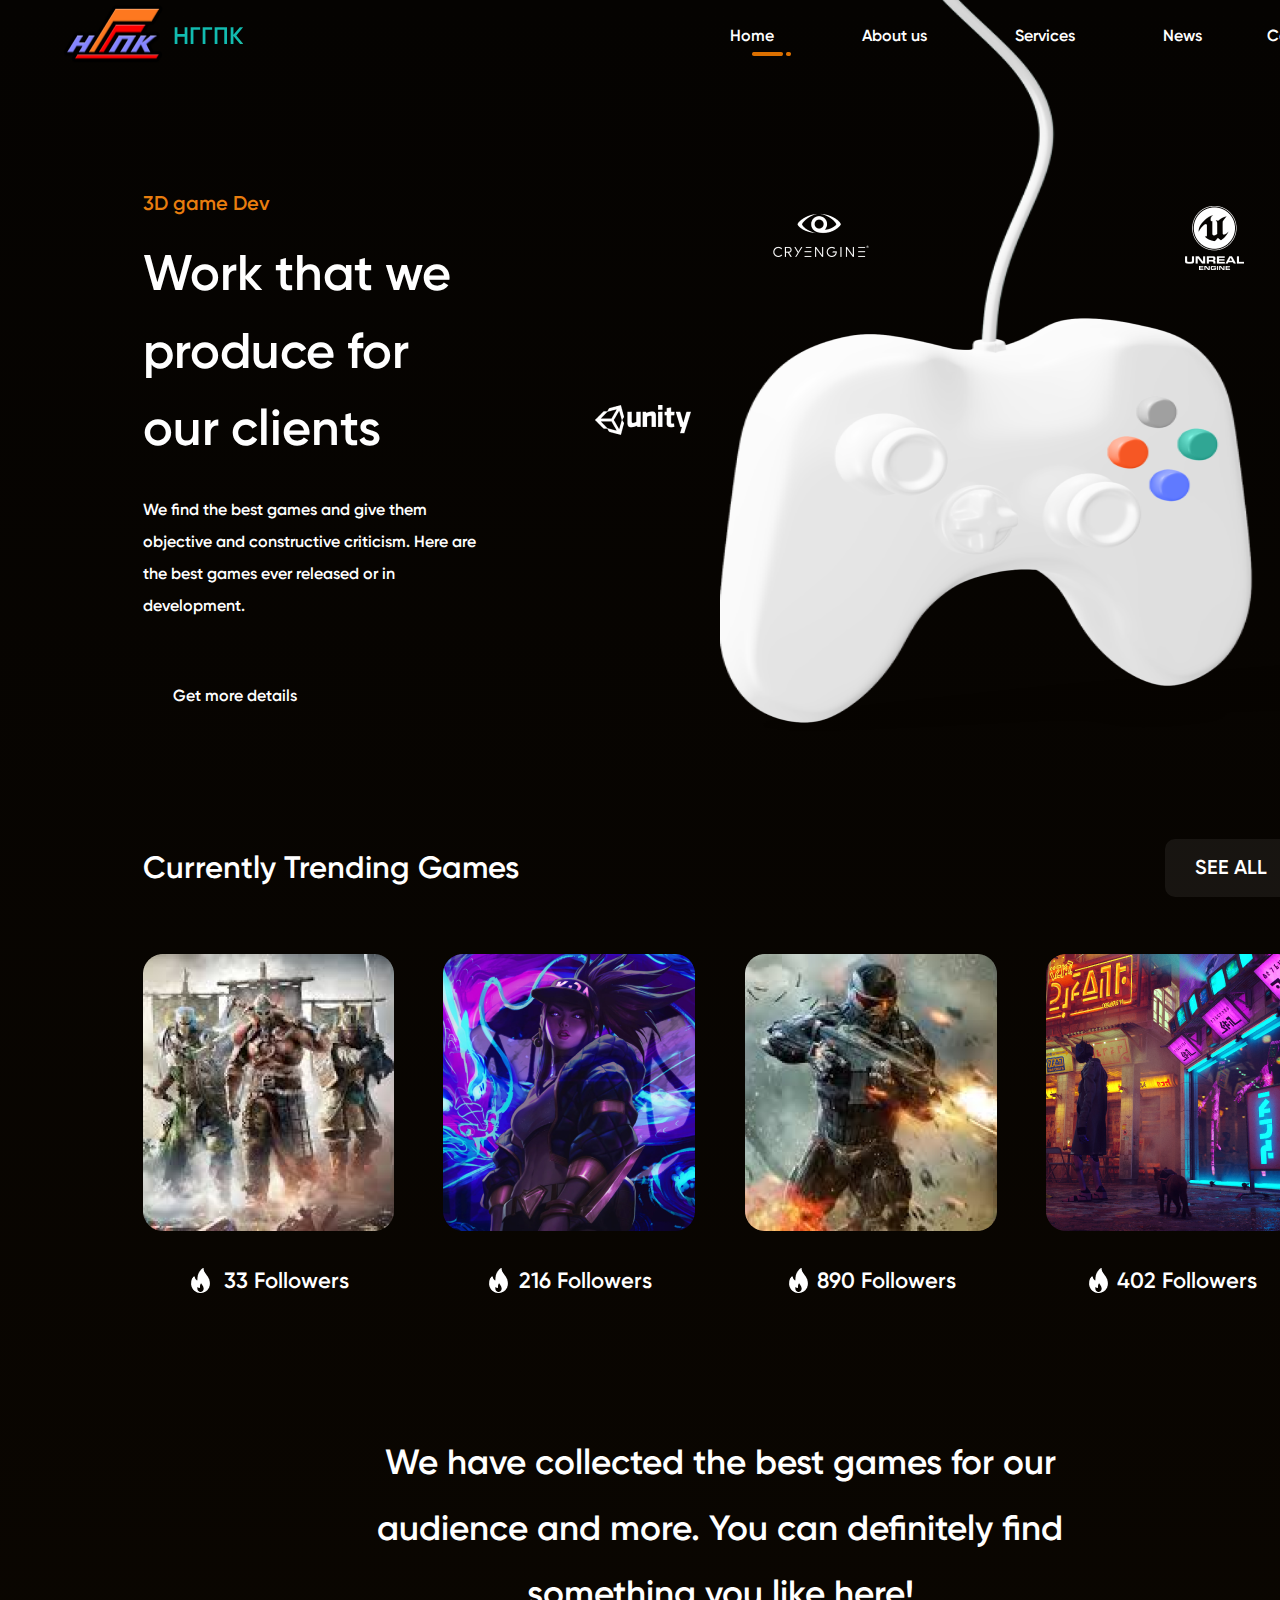
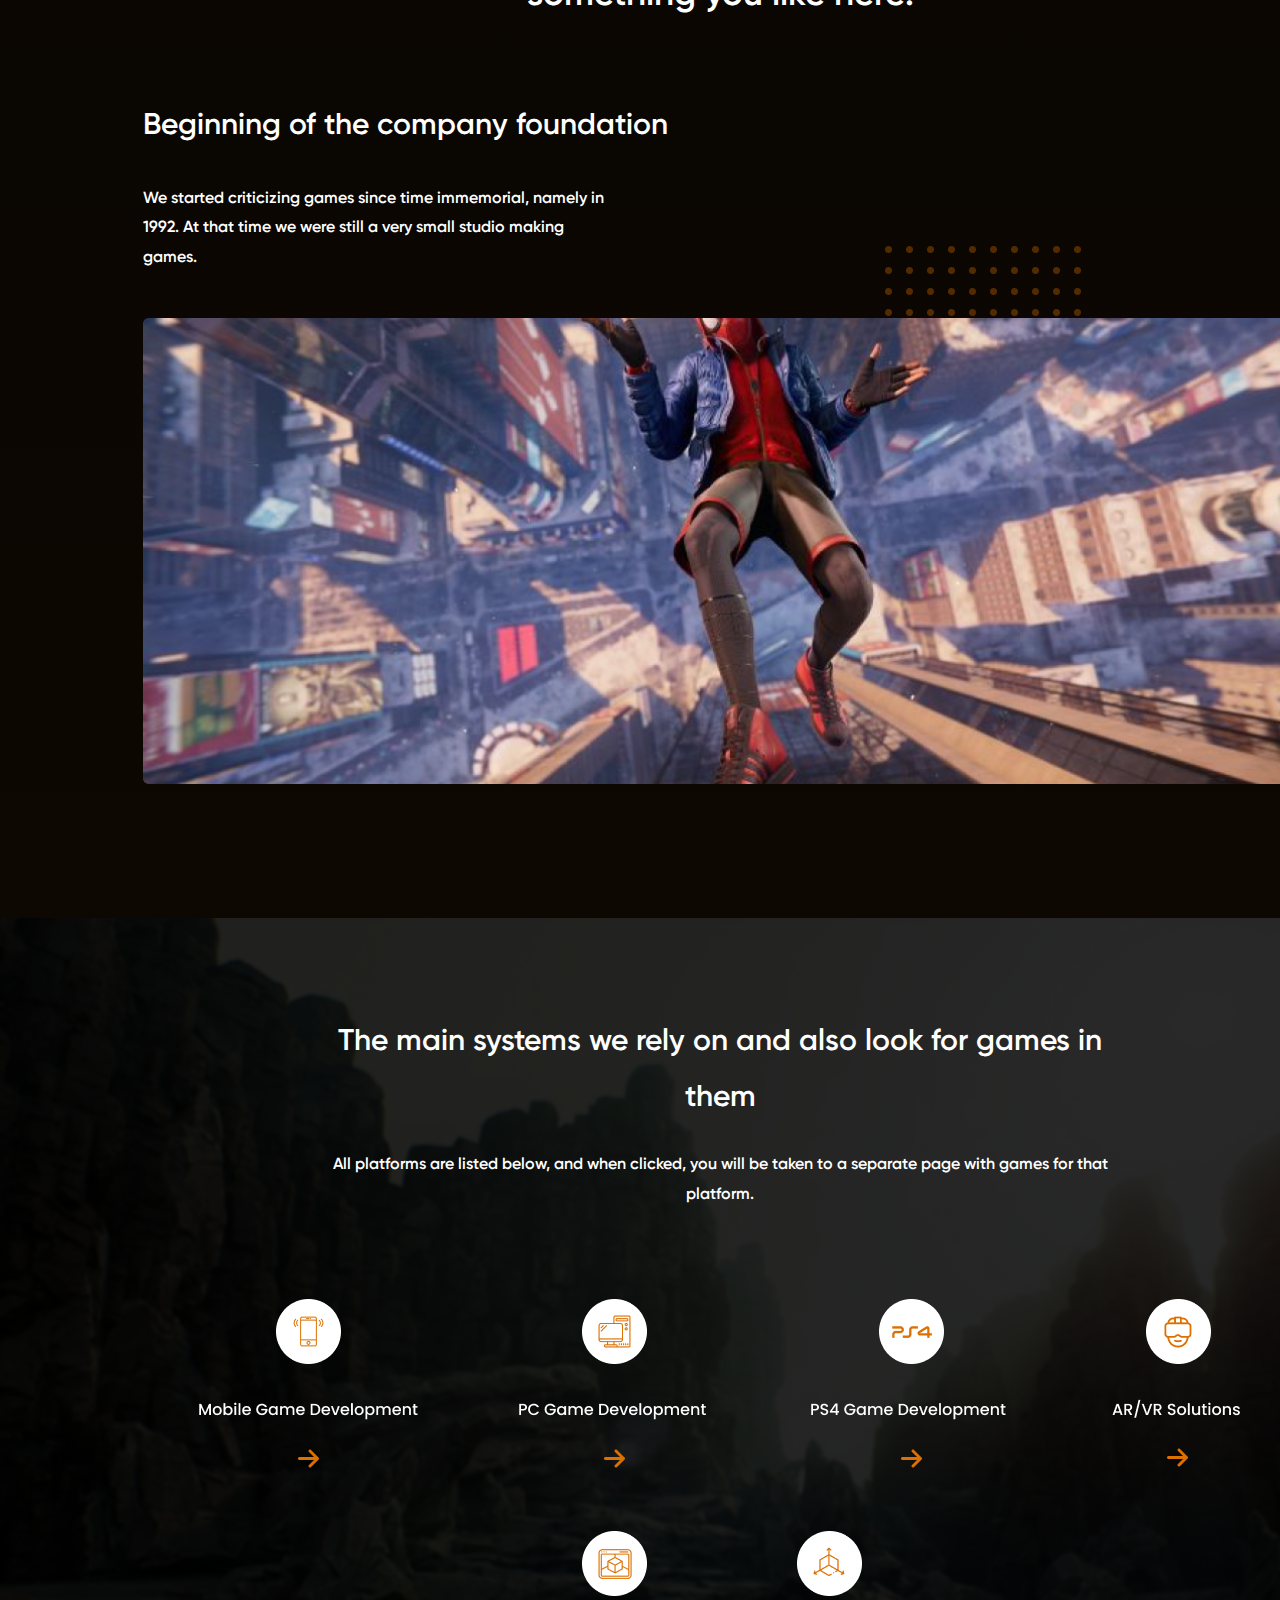
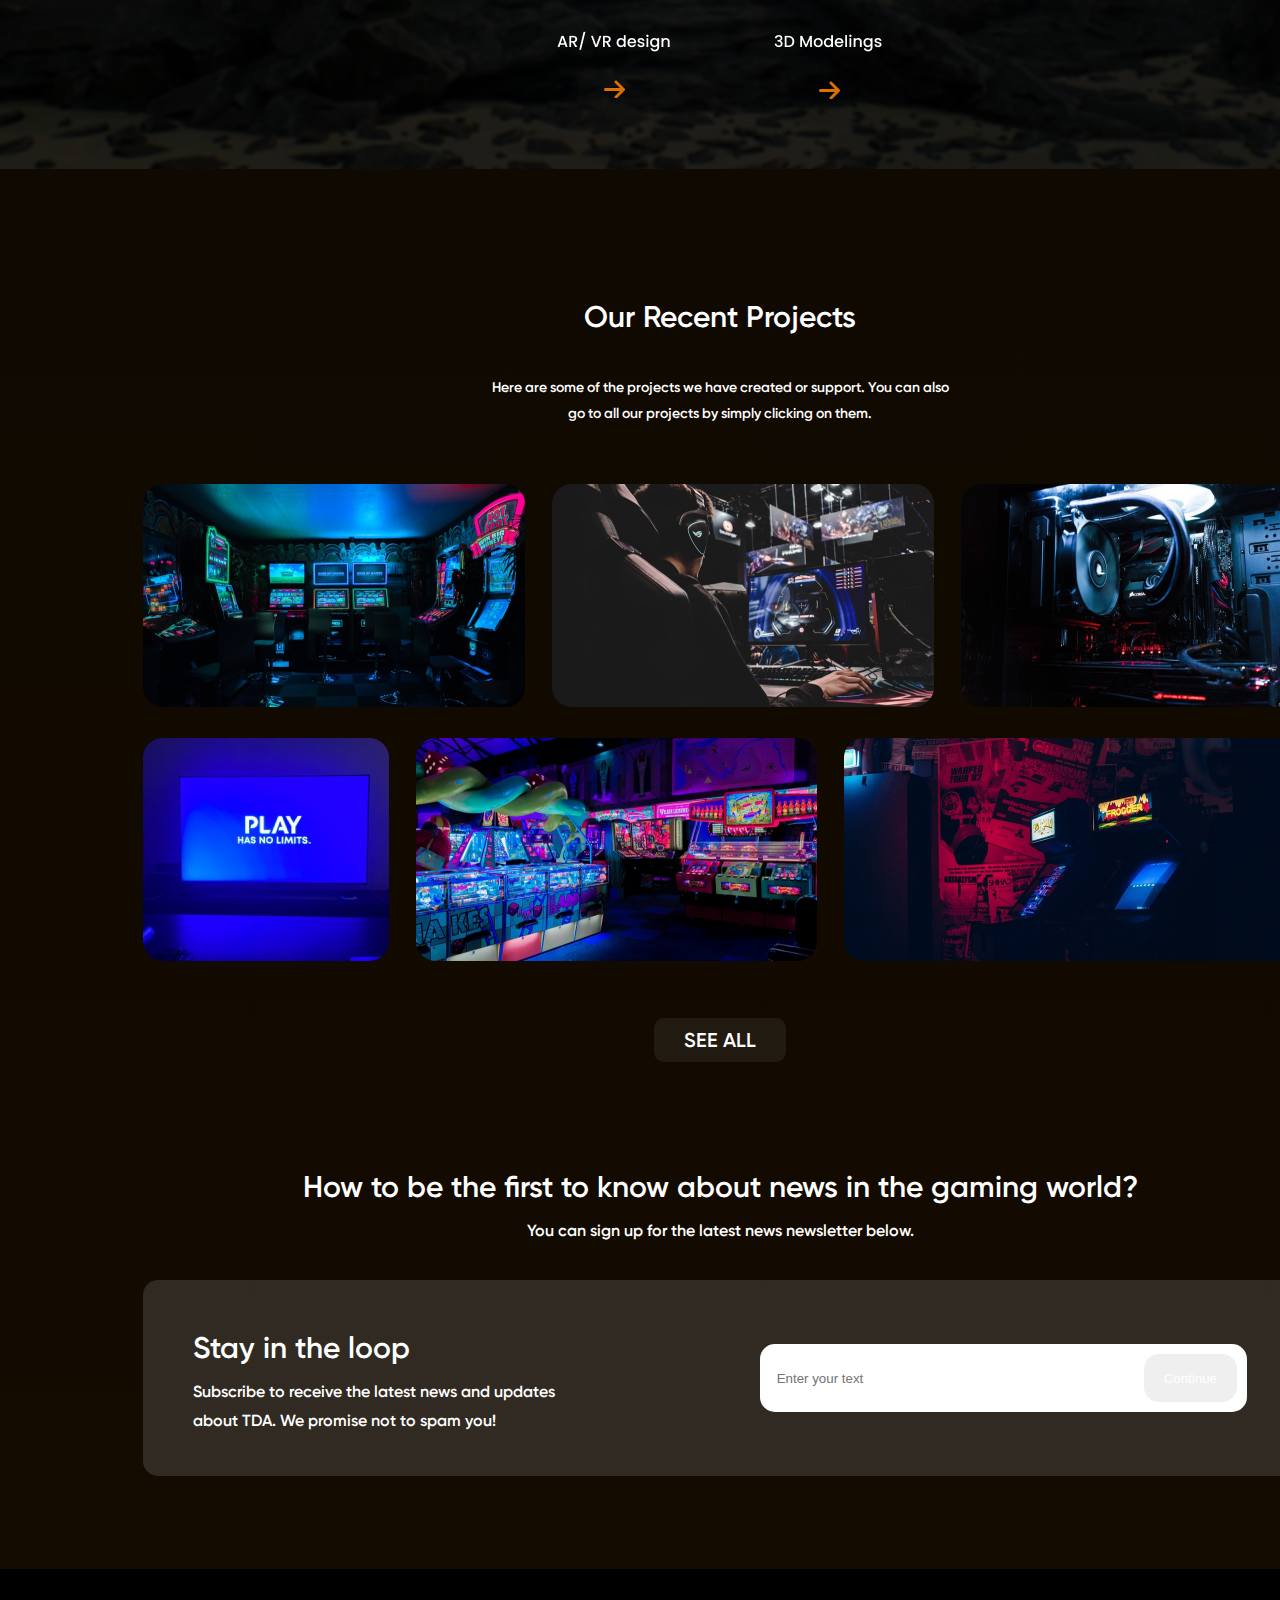
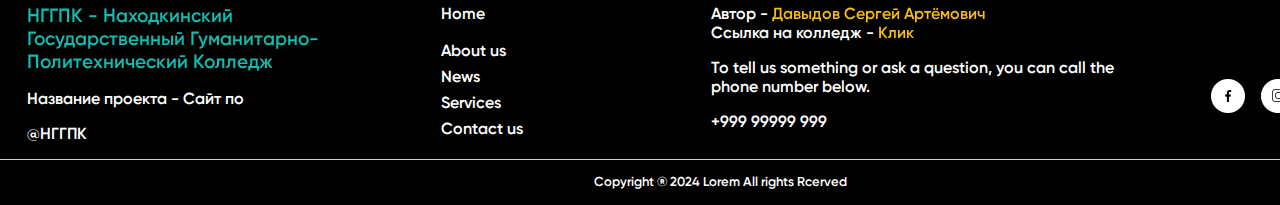
==== commit 6df94673: "Update 1.4 - Footer upgrade" ====
--- a/index.html
+++ b/index.html
@@ -109,7 +109,9 @@
                     <img src="./images/main/points.png" alt="points">
                 </div>
             </div>
-            <img class="fourblock-image" src="./images/main/spideman.png" alt="spiderman">
+            <div class="">
+                <img class="fourblock-image" src="./images/main/spideman.png" alt="spiderman">
+            </div>
         </div>
 
         <!-- Блок задним фоном и ссылками на разные платформы -->
@@ -135,7 +137,7 @@
                     <img src="./images/main/photo (6).png" alt="photo">
                 </div>
             </div>
-            <div class="sixblock-button"><a href="./index.html">SEE ALL</a></div>
+            <div class="sixblock-button"><a href="./services.html">SEE ALL</a></div>
         </div>
 
         <!-- Универсальный блок с рассылкой -->
@@ -166,25 +168,28 @@
     <footer>
         <div class="footer_main">
             <div class="footer_main-logo">
-                <a href="./index.html">НГГПК</a>
-                <p>You can always find something new here =) </p>
+                <a href="./index.html">НГГПК - Находкинский Государственный Гуманитарно-Политехнический Колледж</a>
+                <p>Название проекта - <span>Сайт по </span></p>
                 <p>@НГГПК</p>
             </div>
             <div class="footer_main-links">
-                <a href="./about_us.html" style="font-weight: bold;">About us</a>
+                <a href="./index.html" style="font-weight: bold;">Home</a>
                 <div class="footer_main-links--block">
-                    <p><a href="./index.html">Home</a></p>
+                    <p><a href="./about_us.html">About us </a></p>
                     <p><a href="./news.html">News</a></p>
                     <p><a href="./services.html">Services</a></p>
+                    <p><a href="./contact_us.html">Contact us</a></p>
                 </div>
             </div>
             <div class="footer_main-info">
-                <a href="./contact_us.html" style="font-weight: bold;">Contact us</a>
+                <a href="https://vk.com/wengot" style="font-weight: bold;">Автор - <span>Давыдов Сергей Артёмович</span></a>
+                <br>
+                <a href="https://www.nggpc.ru/index.php">Ссылка на колледж - <span>Клик</span></a>
                 <p>To tell us something or ask a question, you can call the phone number below.</p>
                 <p>+999 99999 999</p>
             </div>
             <div class="footer_main-soc_links">
-                <img src="images/soc_links.png" alt="soc_links">
+                <a href="https://vk.com/wengot"><img src="images/soc_links.png" alt="soc_links"></a>
             </div>
         </div>
         <div class="footer_copyright">
--- a/all_styles/all_styles.css
+++ b/all_styles/all_styles.css
@@ -78,11 +78,12 @@
 }
 .header-logo {
     display: flex;
+    margin-left: 63px;
 }
 .header-logo>a>img {
     width: 100px;
     height: 60px;
-    margin: auto -50px auto auto;
+    margin: auto 0;
 }
 .header_navigation ul {
     display: flex;
@@ -95,7 +96,7 @@
     align-self: center;
 }
 .header_logo {
-    margin: 13px 55px;
+    margin: 13px 10px;
     font-size: x-large;
     font-weight: 900;
     display: inline-block;
@@ -219,7 +220,6 @@
     background-size: 400% 400%;
 	animation: anim_text 5s ease infinite;
     font-size: larger;
-    font-weight: 900;
 }
 .footer_main-links a{
     text-decoration: none;
@@ -233,6 +233,14 @@
     color: white;
     text-decoration: none;
 }
+.footer_main-info > a > span{
+    display: inline-block;
+    background: linear-gradient(to left, #12BCB0 20%, #FABE0E 70%);
+    background-clip: text;
+    -webkit-text-fill-color: transparent;
+    background-size: 400% 400%;
+	animation: anim_text 5s ease infinite;
+}
 .footer_main-soc_links img {
     position: relative;
     bottom: -65px;
--- a/all_styles/index.css
+++ b/all_styles/index.css
@@ -154,12 +154,13 @@
     position: relative;
     bottom: -180px;
     left: 280px;
-    z-index: -1;
+    z-index: 0;
 }
 .fourblock-image {
     margin-top: 30px;
     border-radius: 5px;
     width: 100%;
+    position: relative;
 }
 
 /*
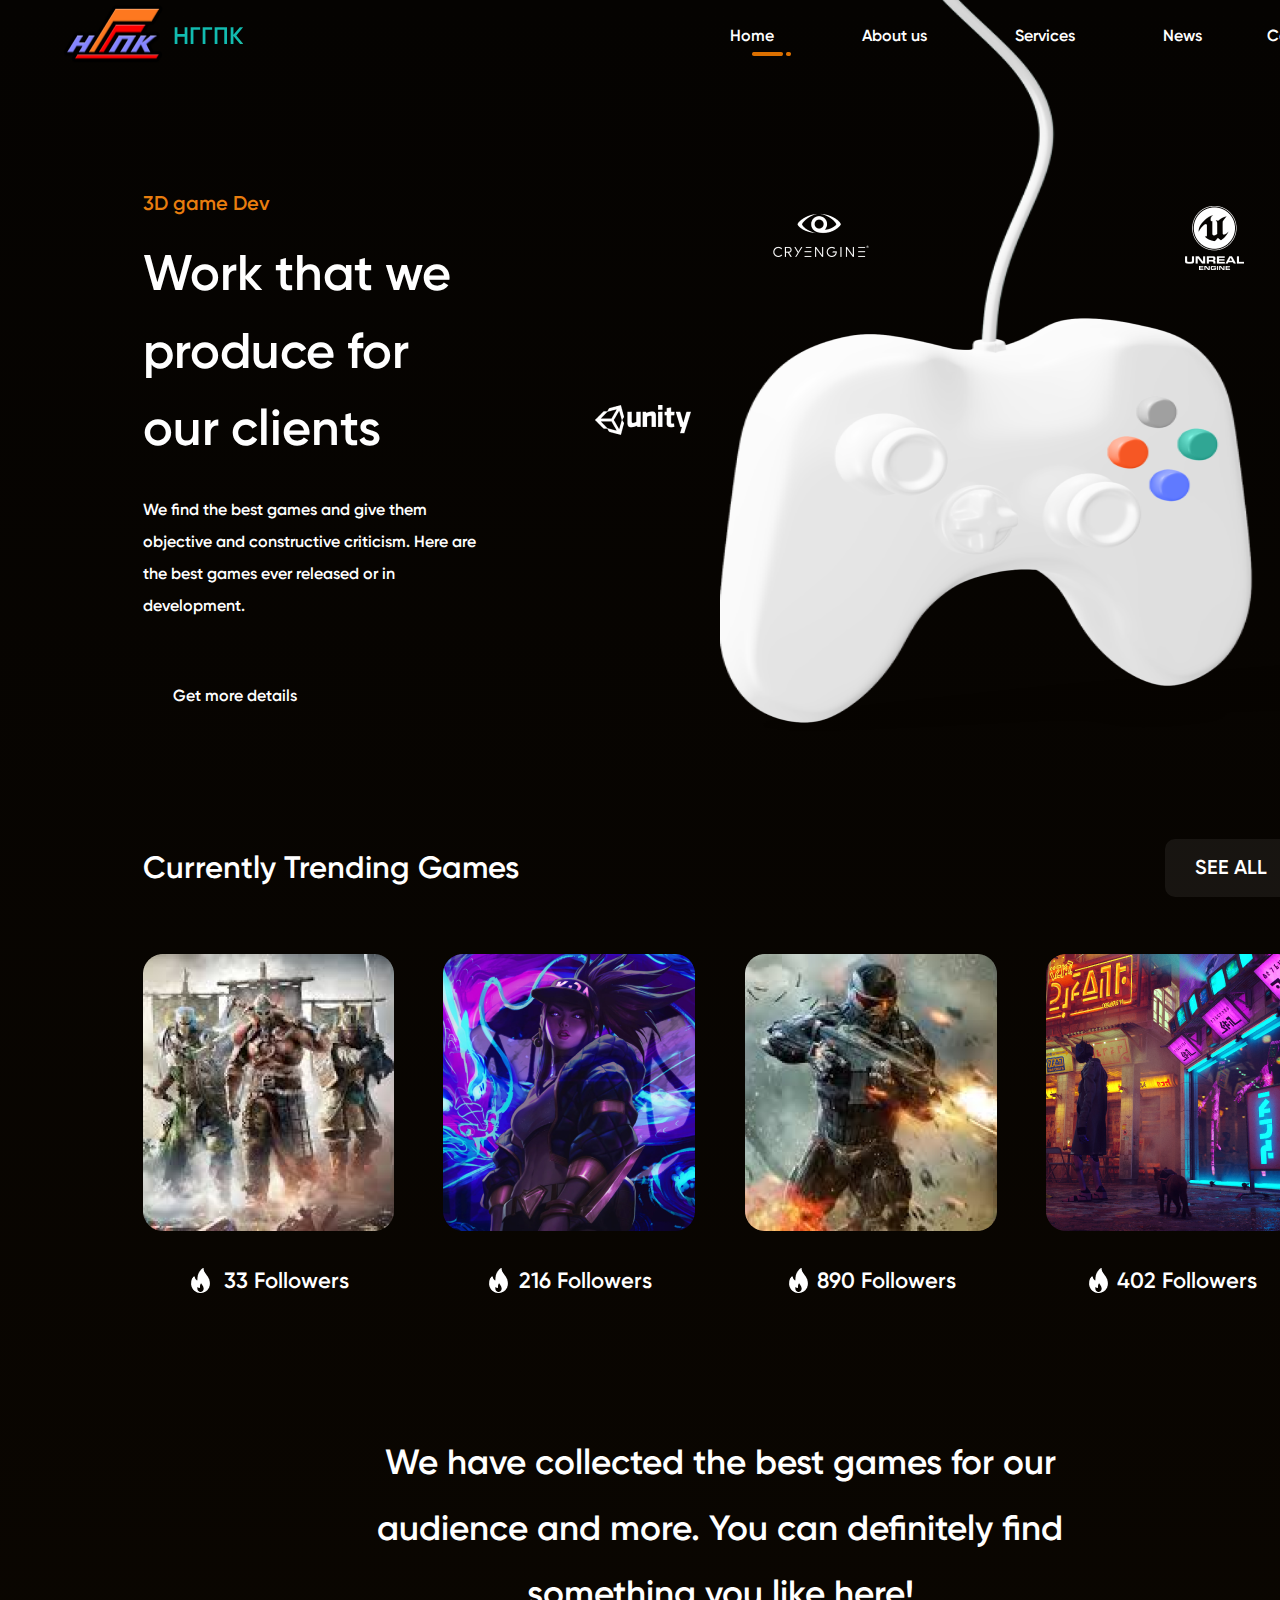
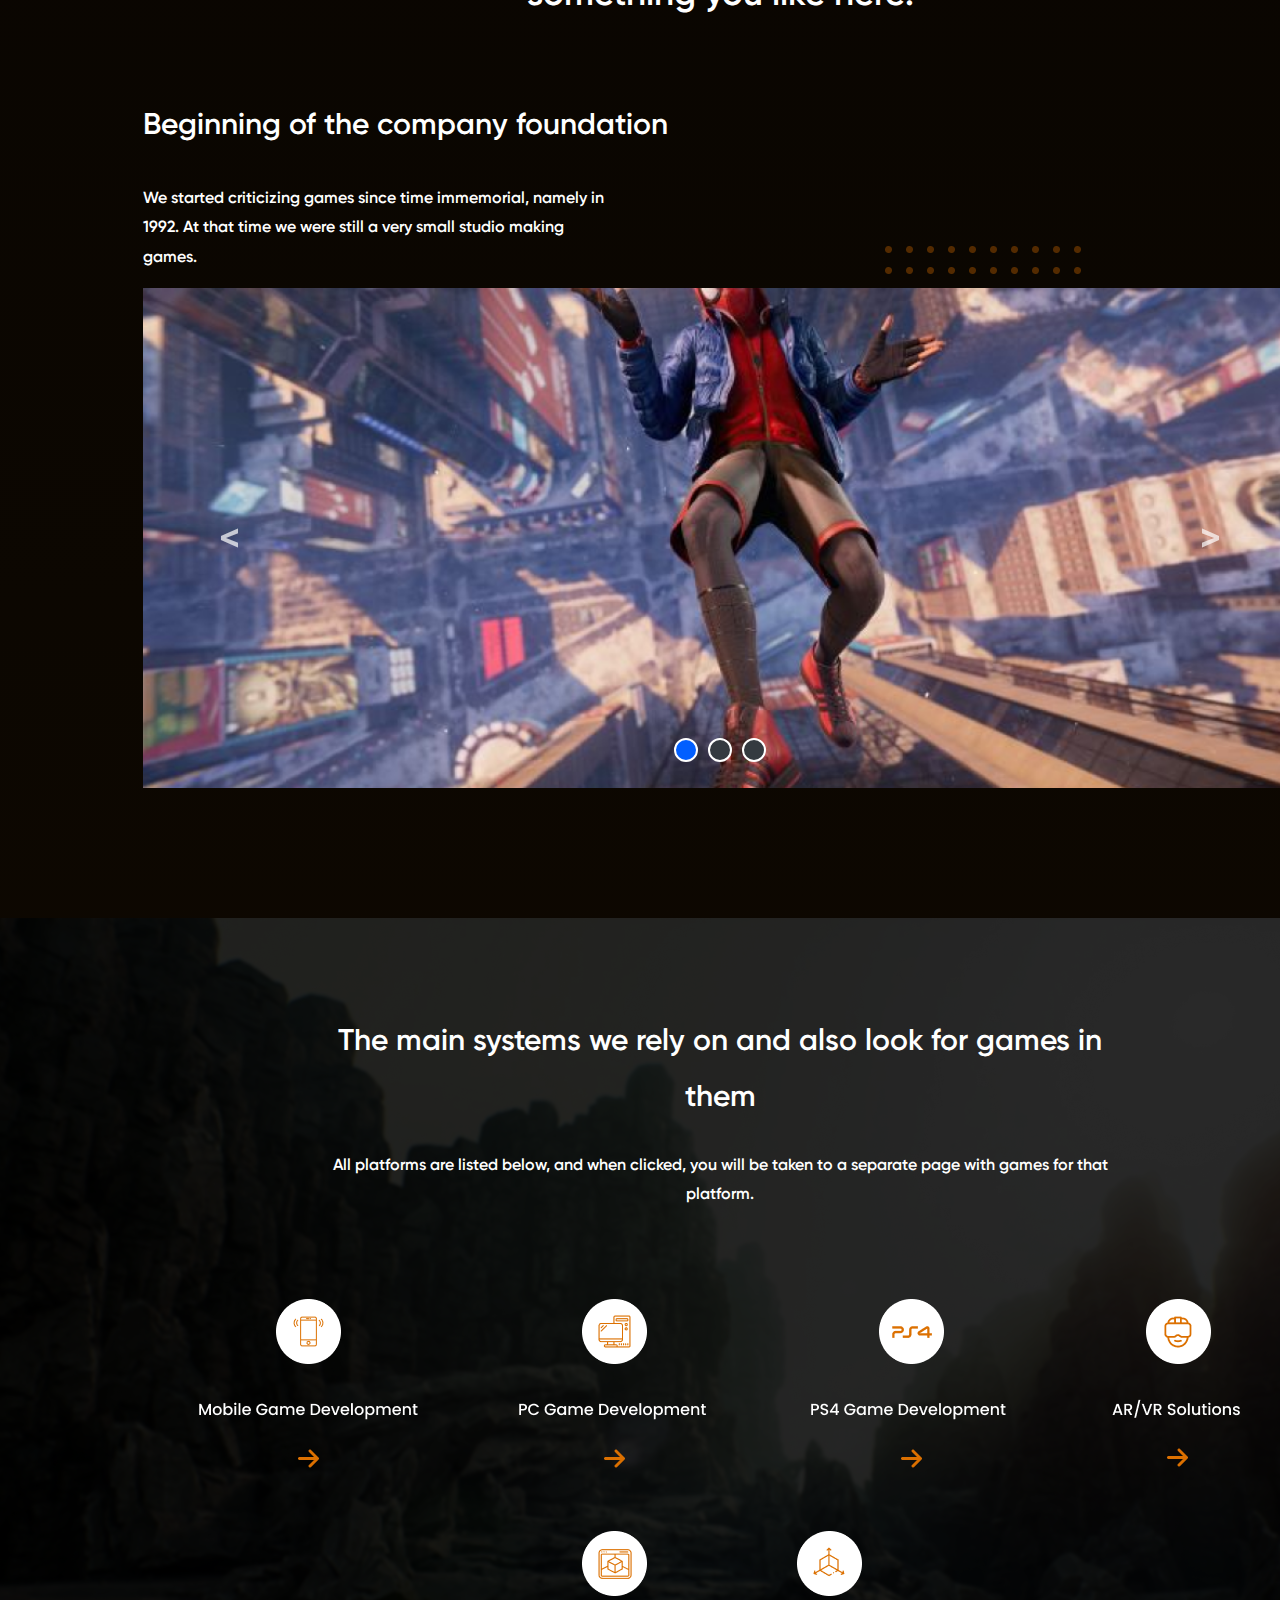
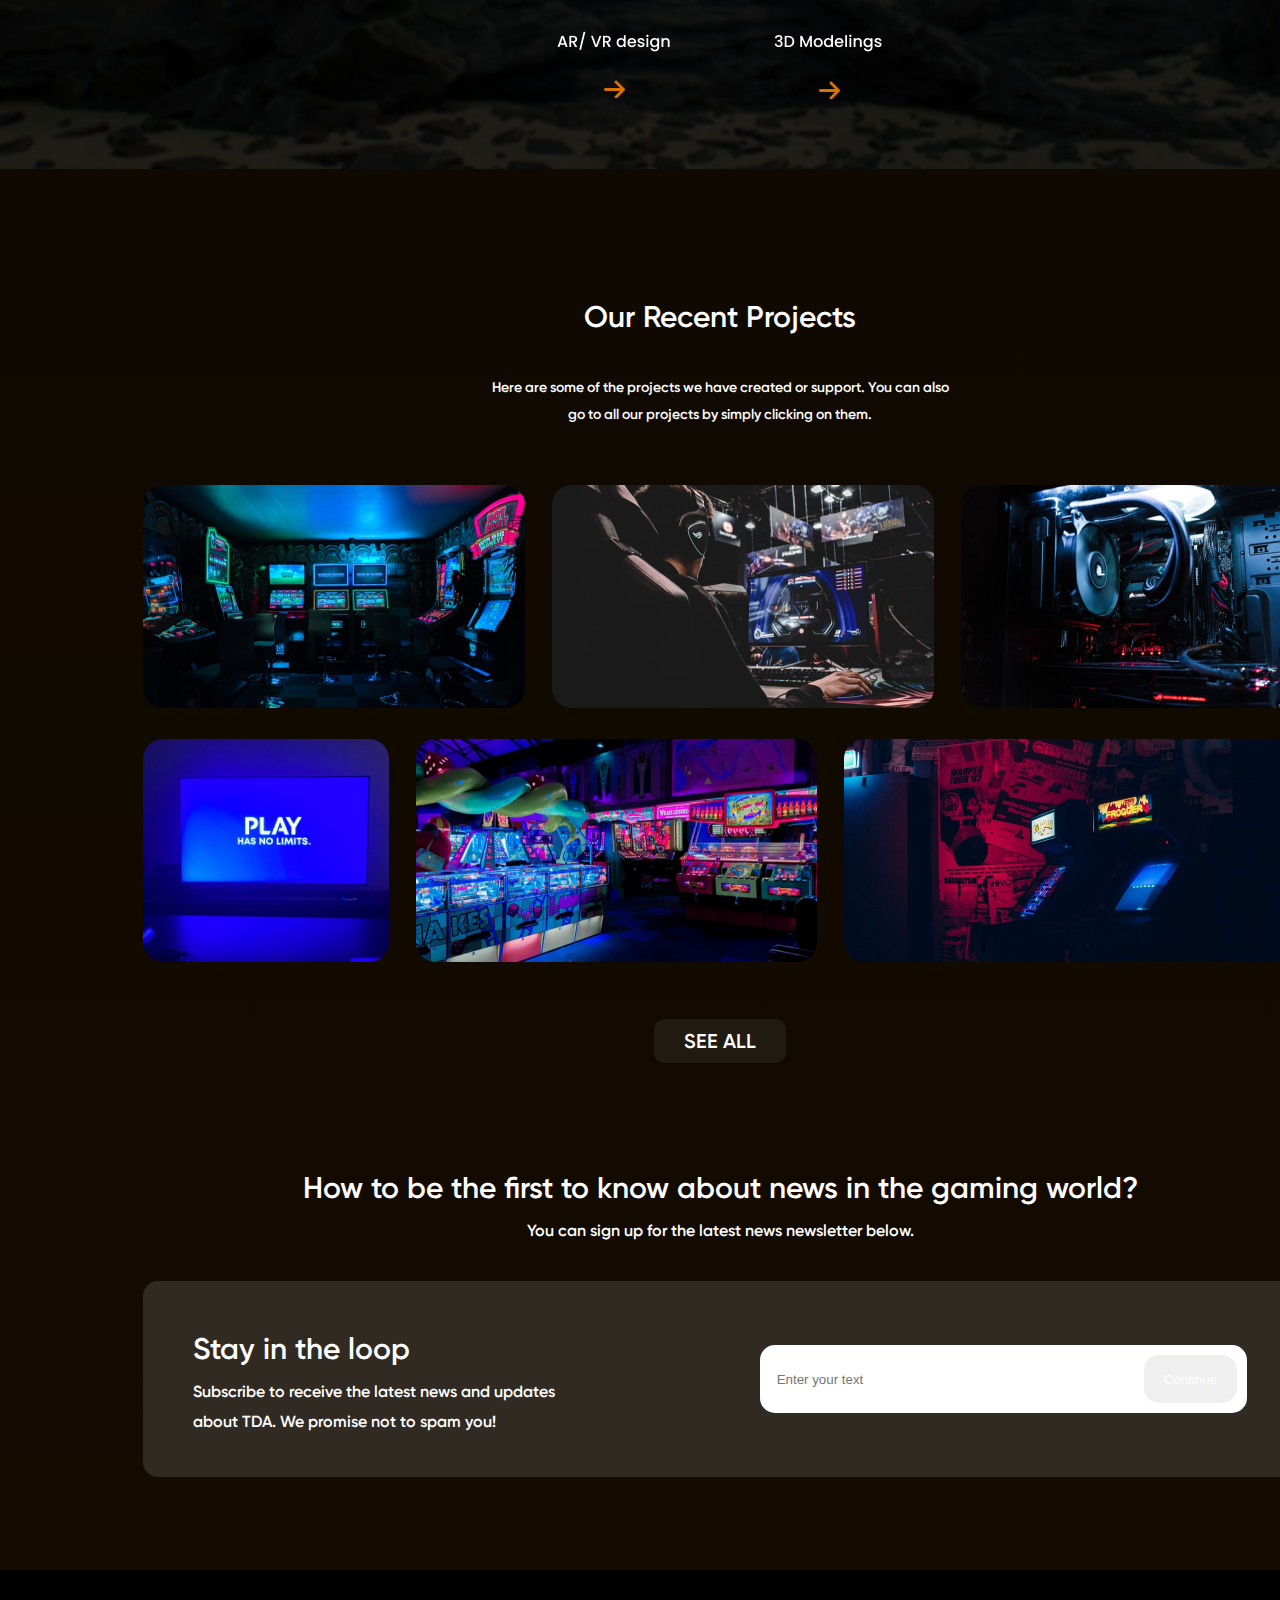
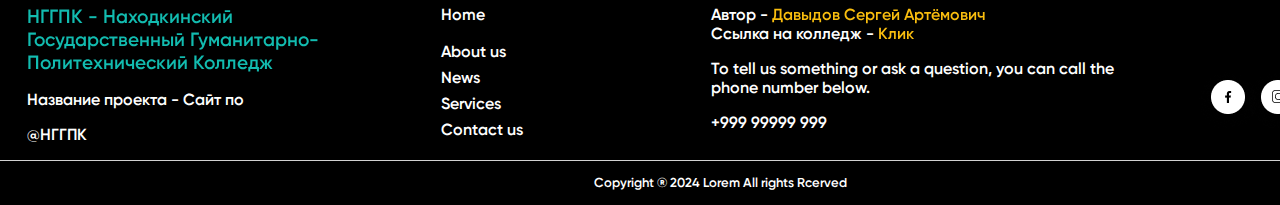
==== commit 4124daa9: "Merge 900873029d1a5a1992677705420683cf90f6f9f1 into f007a41d0a0a68a01477cdc1c6334b3cf40fc8d1" ====
--- a/index.html
+++ b/index.html
@@ -109,8 +109,28 @@
                     <img src="./images/main/points.png" alt="points">
                 </div>
             </div>
-            <div class="">
-                <img class="fourblock-image" src="./images/main/spideman.png" alt="spiderman">
+            <div class="fourblock-slider">
+                <div class="carousel">
+                    <div class="carousel-window">
+                        <div class="carousel-slides">
+                            <div class="carousel-item">
+                                <img src="./images/main/spideman.png" alt="">
+                            </div>
+                            <div class="carousel-item">
+                                <img src="./images/news/fon (1).png" alt="">
+                            </div>
+                            <div class="carousel-item">
+                                <img src="./images/news/fon (2).png" alt="">
+                            </div>
+                        </div>
+                    </div>
+                    <a href="#" class="carousel-prev">
+                        <span class="carousel-prev-icon">&lt;</span>
+                    </a>
+                    <a href="#" class="carousel-next">
+                        <span class="carousel-next-icon">&gt;</span>
+                    </a>
+                </div>
             </div>
         </div>
 
--- a/all_styles/index.css
+++ b/all_styles/index.css
@@ -161,6 +161,83 @@
     border-radius: 5px;
     width: 100%;
     position: relative;
+}
+
+/* 
+Слайдер
+*/
+.carousel {
+    margin: 0 auto;
+    position: relative;
+}
+.carousel .carousel-indicators {
+    position: absolute;
+    bottom: 0;
+    left: 50%;
+    transform: translateX(-50%);
+    z-index: 15;
+    display: flex;
+    justify-content: center;
+    padding: 10px;
+    list-style: none;
+}
+.carousel .carousel-indicators li {
+    flex: 0 1 auto;
+    width: 20px;
+    height: 20px;
+    margin-right: 5px;
+    margin-left: 5px;
+    cursor: pointer;
+    background-color: #343a40;
+    border: 2px solid #fff;
+    border-radius: 50%;
+}
+.carousel .carousel-indicators .active {
+    background-color: #025fff;
+}
+.carousel .carousel-window {
+    width: 100%;
+    height: 500px;
+    position: relative;
+    overflow: hidden;
+}
+.carousel .carousel-slides {
+    height: 100%;
+    display: flex;
+    transition: transform 0.5s;
+}
+.carousel .carousel-item {
+    height: 100%;
+}
+.carousel .carousel-item img {
+    width: 100%;
+    height: 100%;
+    object-fit: cover;
+}
+.carousel .carousel-prev, .carousel .carousel-next {
+    position: absolute;
+    top: 0;
+    bottom: 0;
+    z-index: 1;
+    display: flex;
+    justify-content: center;
+    align-items: center;
+    width: 15%;
+    color: #fff;
+    opacity: 0.7;
+    text-align: center;
+    font-size: 40px;
+    text-decoration: none;
+}
+.carousel .carousel-prev:hover, .carousel .carousel-next:hover {
+    opacity: 1;
+    background-color: rgba(0, 0, 0, 0.2);
+}
+.carousel .carousel-prev {
+    left: 0;
+}
+.carousel .carousel-next {
+    right: 0;
 }
 
 /*
